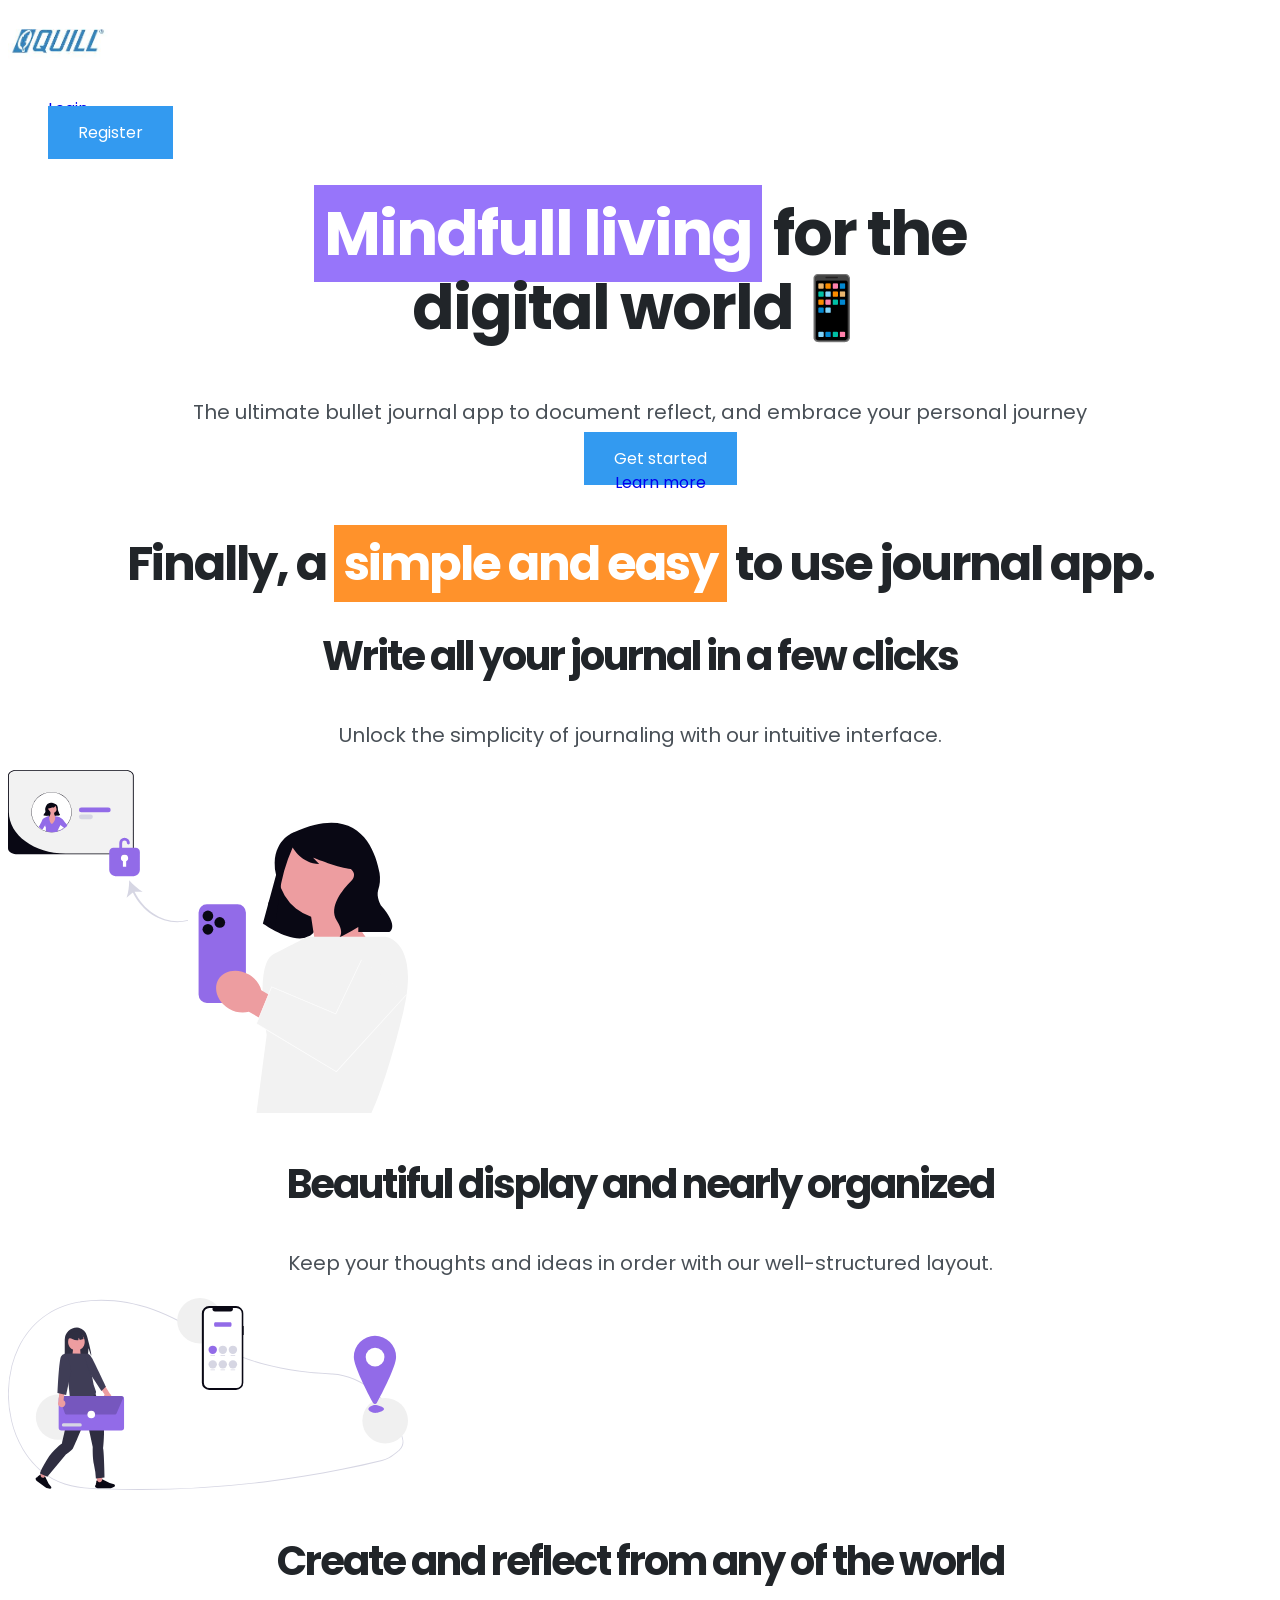
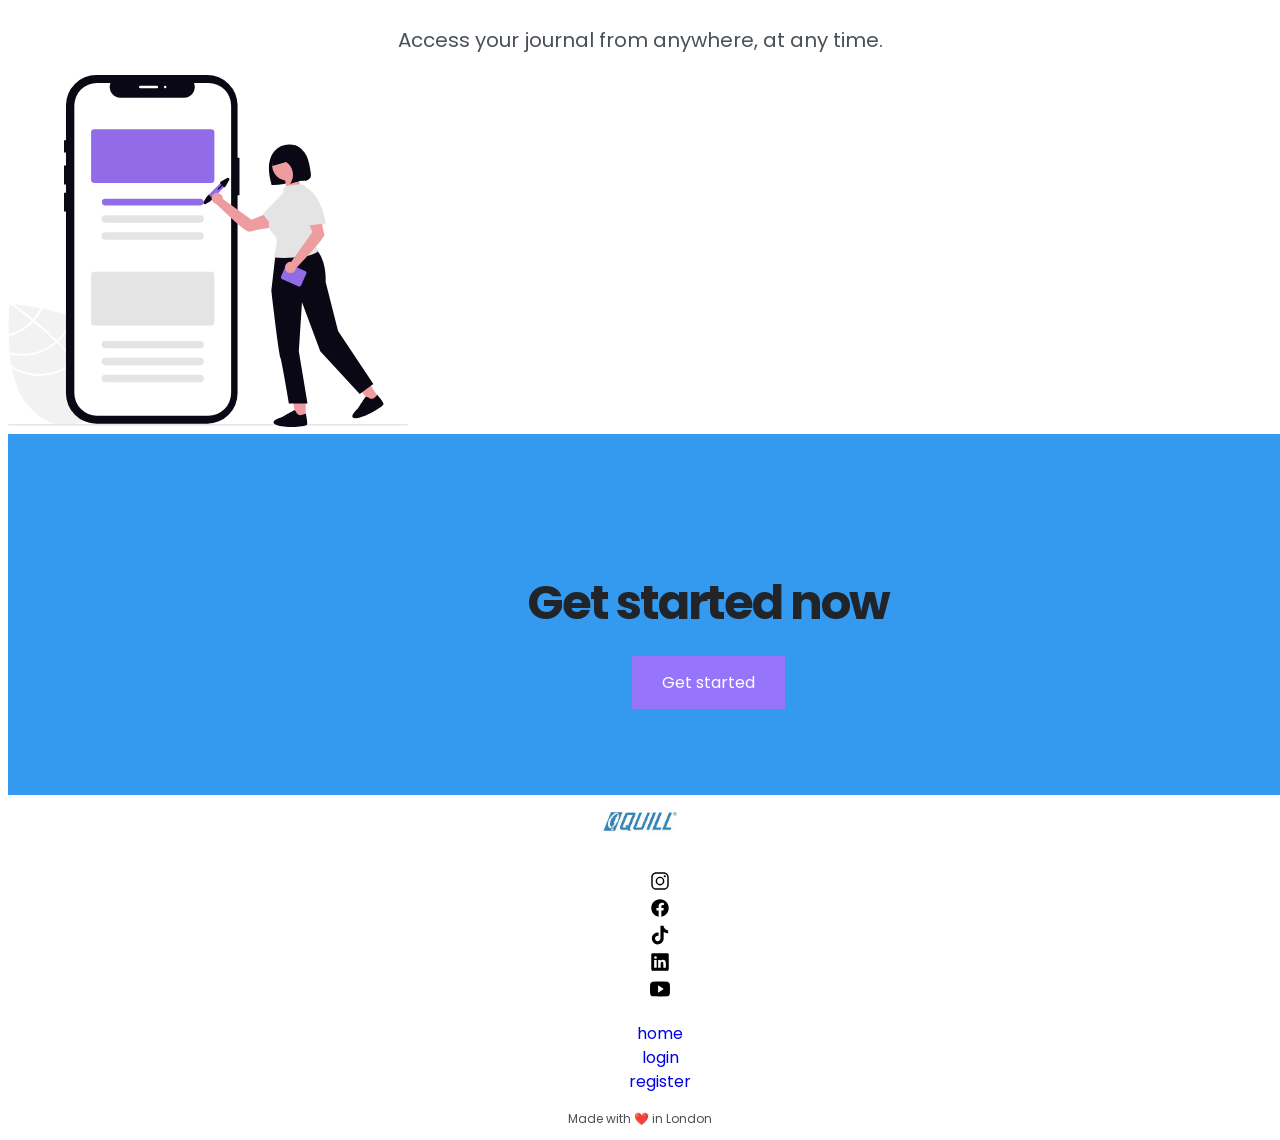
==== index.html @ 31517a3c "Again some update about Quill-web file" ====
<!DOCTYPE html>
<html lang="en">
<head>
    <meta charset="UTF-8">
    <meta name="viewport" content="width=device-width, initial-scale=1.0">
    <link rel="preconnect" href="https://fonts.googleapis.com">
    <link rel="preconnect" href="https://fonts.gstatic.com" crossorigin>
    <link href="https://fonts.googleapis.com/css2?family=Poppins:ital,wght@0,100;0,200;0,300;0,400;0,500;0,600;0,700;0,800;0,900;1,100;1,200;1,300;1,400;1,500;1,600;1,700;1,800;1,900&display=swap" rel="stylesheet">
    <link rel="stylesheet" href="app.css"> 
    <title>Quill</title>
</head>
<body>
    <header>
           <!-- Navigation -->
           <nav>
               <a href="index.html"><img class="logo-md" src="images/quill-logo.jpg" alt="quill logo" width="100px"> </a>
               <ul>
                  <li><a href="login.html">Login</a></li>
                  <li><a class="btn btn-primary" href="register.html">Register</a></li>
               </ul>

           </nav>
    
           <!--hero section-->
           <section class="hero-section">

               <h1><span class="highlight highlight-secondary">Mindfull living</span> for the <br> digital world📱 </h1>
               <p id="green-text">The ultimate bullet journal app to document reflect, and embrace your personal journey</p>
               <ul>
                  <li><a class="btn btn-primary" href="register.html">Get started</a></li>
                  <li><a href="#features">Learn more</a></li>
               </ul>

            </section>
    </header>
    
    <main>
        <!--features section-->
      <section>
              <h2 class="features-main-heading">Finally, a <span class="highlight highlight-tertiary">simple and easy</span> to use journal app.</h2>
          <div>
              <h3 class="orange-text">Write all your journal in a few clicks</h3>
              <p>Unlock the <span class="pop-text">simplicity</span> of journaling with our intuitive interface.</p>
              <img class="feature-img" src="images/feature.svg" alt="feature image" >

          </div>

        
          <div>
              <h3 class="orange-text">Beautiful display and nearly organized</h3>
              <p>Keep your thoughts and ideas in order with our well-structured layout.</p>
              <img class="feature-img" src="images/feature-01.svg" alt="feature image" >
          </div>
          <div>
              <h3 class="orange-text">Create and reflect from any of the world</h3>
              <p>Access your journal from anywhere, at any time.</p>
              <img class="feature-img" src="images/feature-02.svg" alt="feature image">
          </div>
    
        

      </section>
    
    <!--cta section-->
      <section class="cta-section">
              <div class="cta-card">
                <h2>Get started now</h2>
                <a class="btn btn-secondary" href="register.html">Get started</a>

              </div>
              
      </section>
    </main>

    

    
    
    <!--footer-->
    <footer class="footer">

        <a href="index.html"><img class="logo-sm" src="images/quill-logo.jpg" alt="quill logo" width="100px"> </a>
    
        <ul>
           <li><a href="https://instagram.com" target="_blank"><img class="social-icons" src="images/logo-instagram.svg" alt="Instagram"></a></li>
           <li><a href="https://facebook.com" target="_blank"><img class="social-icons" src="images/logo-facebook.svg" alt="Facebook"></a></li>
           <li><a href="https://tiktok.com" target="_blank"><img class="social-icons" src="images/logo-tiktok.svg" alt="TikTok"></a></li>
           <li><a href="https://linkedin.com" target="_blank"><img class="social-icons" src="images/logo-linkedin.svg" alt="LinkedIn"></a></li>
           <li><a href="https://youtube.com" target="_blank"><img class="social-icons" src="images/logo-youtube.svg" alt="YouTube"></a></li>
        </ul>
        <ul>
           <li><a href="index.html">home</a></li>
           <li><a href="login.html">login</a></li>
           <li><a href="register.html">register</a></li>
        </ul>
        <p class="small-text">Made with ❤️ in London</p>

    </footer>
    
</body>
</html>
---- app.css ----
/*
--------TYPOGRAPHY--------

FONT SIZE
12px / 16px / 20px / 24px / 32px / 40px / 48px / 62px 
FONT WEIGHTS
400 / 700
LINE HEIGHTS
1.2 / 1.5
LETTER SPACING
0 / -2PX
FONT FAMILY
Poppins

--------COLORS--------

PRIMARY
base: #339af0 (Sky Blue)
Tint: #d0ebff (arctic)
Shade: #1c7ed6 (deep sea)

SECONDARY
Base:#9775fa (Lavender)
Tint:#e5dbff (Moon Light Irish)
Shade:#7048e8 (Velvet Night)

TERTIARY
Base:#ff922b (Pumpkin)
Tint:#ffe8cc (Dawn)
Shade:#f76707 (Lava)

GREY
Base:#495057 (Stale)
Tint:#f1f3f5(Pebbel)
Shade:#212529 (Grafite)
White: #ffffff (White)
Black: #000000 (Black)







*/
/*------------------GLOBAL STYLE------------------*/

/*Add in universal selector later to remove defaukt spacing properties*/

body {
    font-family: 'Poppins', sans-serif;
    font-weight: 400;
    line-height: 1.5;
    color:  #495057
}

h1, h2, h3, h4, h5 {
    font-weight: 700;
    text-align: center;
    line-height: 1.2;
    letter-spacing: -2px;
    color: #212529; 
}

h1 {
    font-size: 62px;
}

h2 {
   font-size: 48px;
}

h3 {
   font-size: 40px;
}    
    
h4 {
    font-size: 32px;
}
h5 {
   font-size: 24px;
}

p {
    text-align: center;
    font-size: 20px;
}
a {
    text-decoration: none;
    font-size: 16px;
}  
ul {
    list-style: none;
}

.small-text {
    font-size: 12px;
}

/*------------------COMPONENTS------------------*/

.btn {
    font-size: 16px;
    text-decoration: none;
    padding: 15px 30px;
}

.btn-primary:link, .btn-primary:visited {
    color: #ffffff;
    background-color: #339af0;
}

.btn-primari:hover, .btn-primary:active {
    color: #ffffff;
    background-color: #1c7ed6;
}

.btn-secondary:link, .btn-primary:visited {
    color: #ffffff;
    background-color: #9775fa;
}

.btn-secondary:hover, .btn-secondari:active {
    color: #ffffff;
    background-color: #7048e8 ;
}

.highlight {
    color: #ffffff;
    padding: 5px 10px;
}

.highlight-primary {
    background-color: #339af0;
}

.highlight-secondary {
    background-color: #9775fa;
}

.highlight-tertiary {
    background-color: #ff922b;
}
.logo-md {
    width: 100px;
}
.logo-sm {
    width: 80px;
}


/*------------------SECTIONS------------------*/

/*--------HERO SECTION--------*/

.hero-section {
    text-align: center;
}

/*--------FEATURE SECTION--------*/

.features-main-heading {
    text-align: center;
}

.feature-img {
    width: 400px;
}

/*--------CTA SECTION--------*/


.cta-card {
    text-align: center;
    background-color: #339af0;
    width: 1000px;
    padding: 100px 200px;
}

/*--------FOOTER SECTION--------*/

.footer{
    text-align: center;
}
.social-icons {
    width: 20px;
}
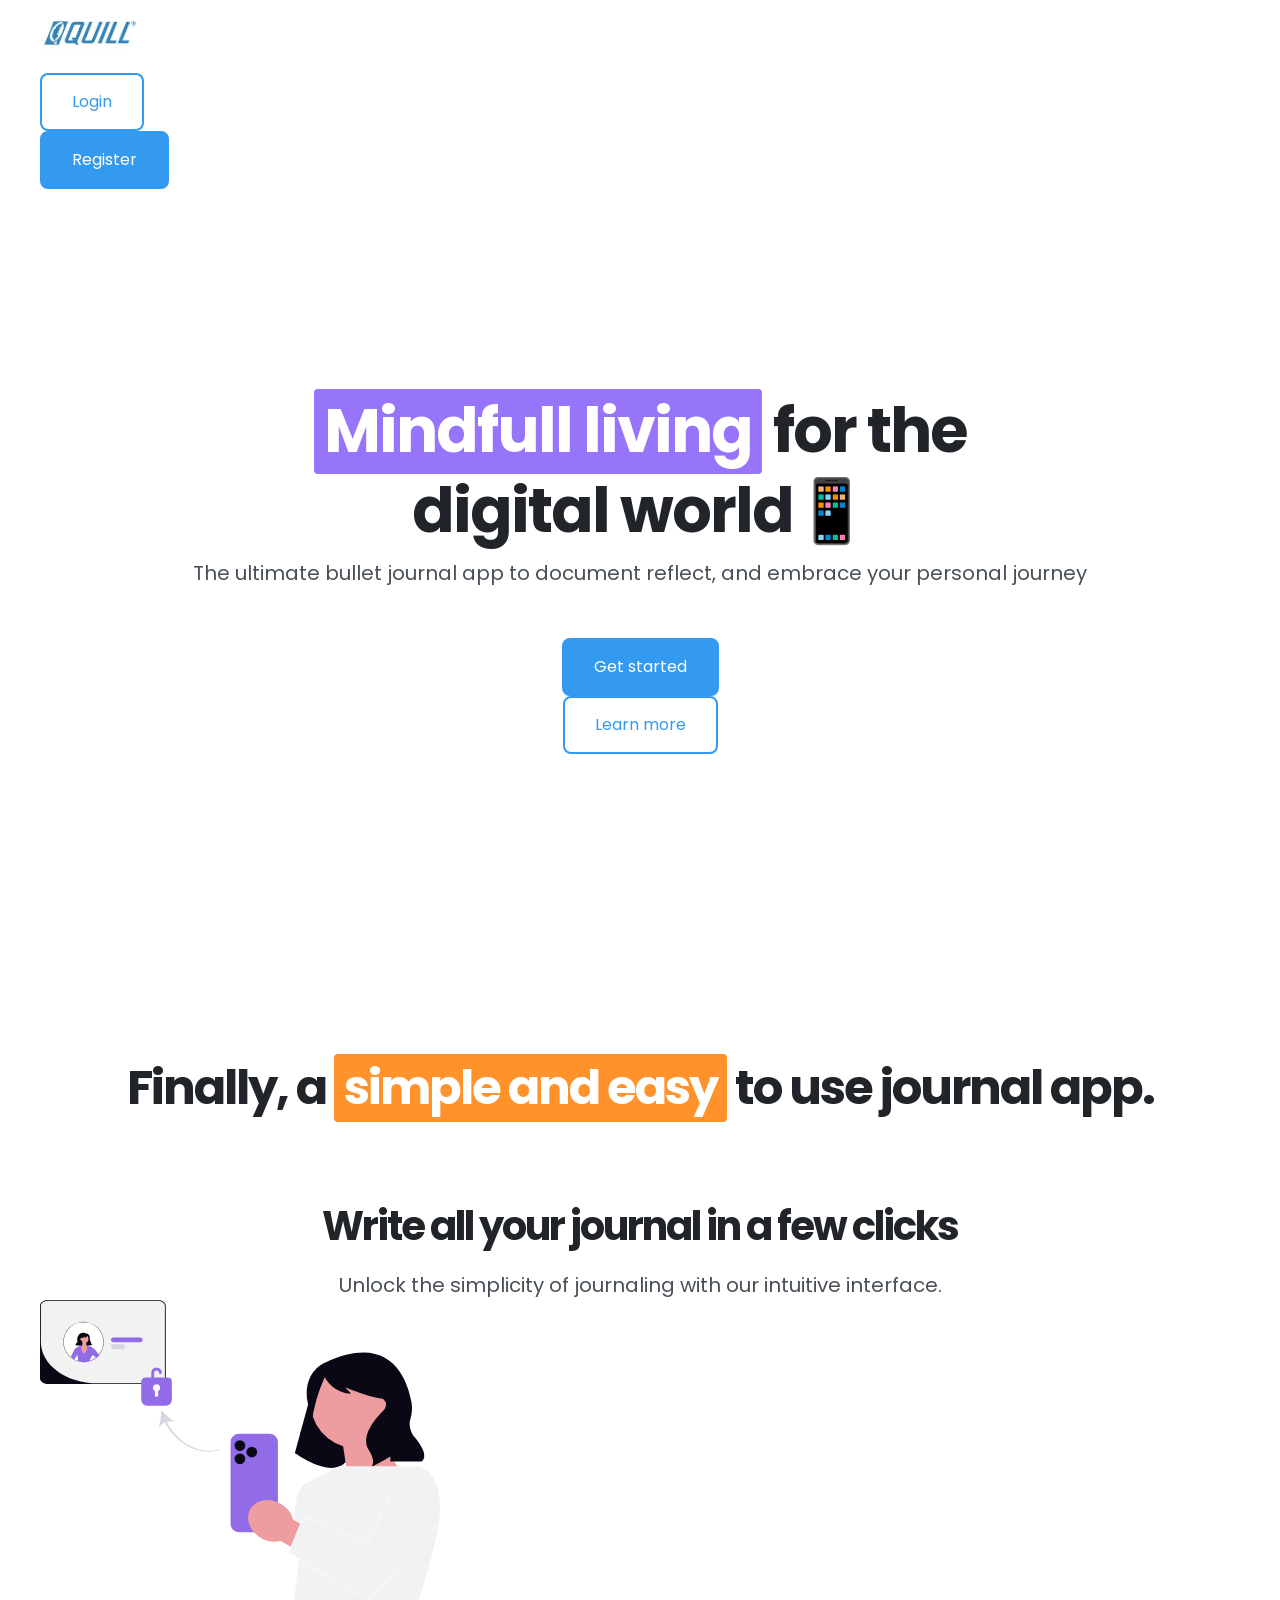
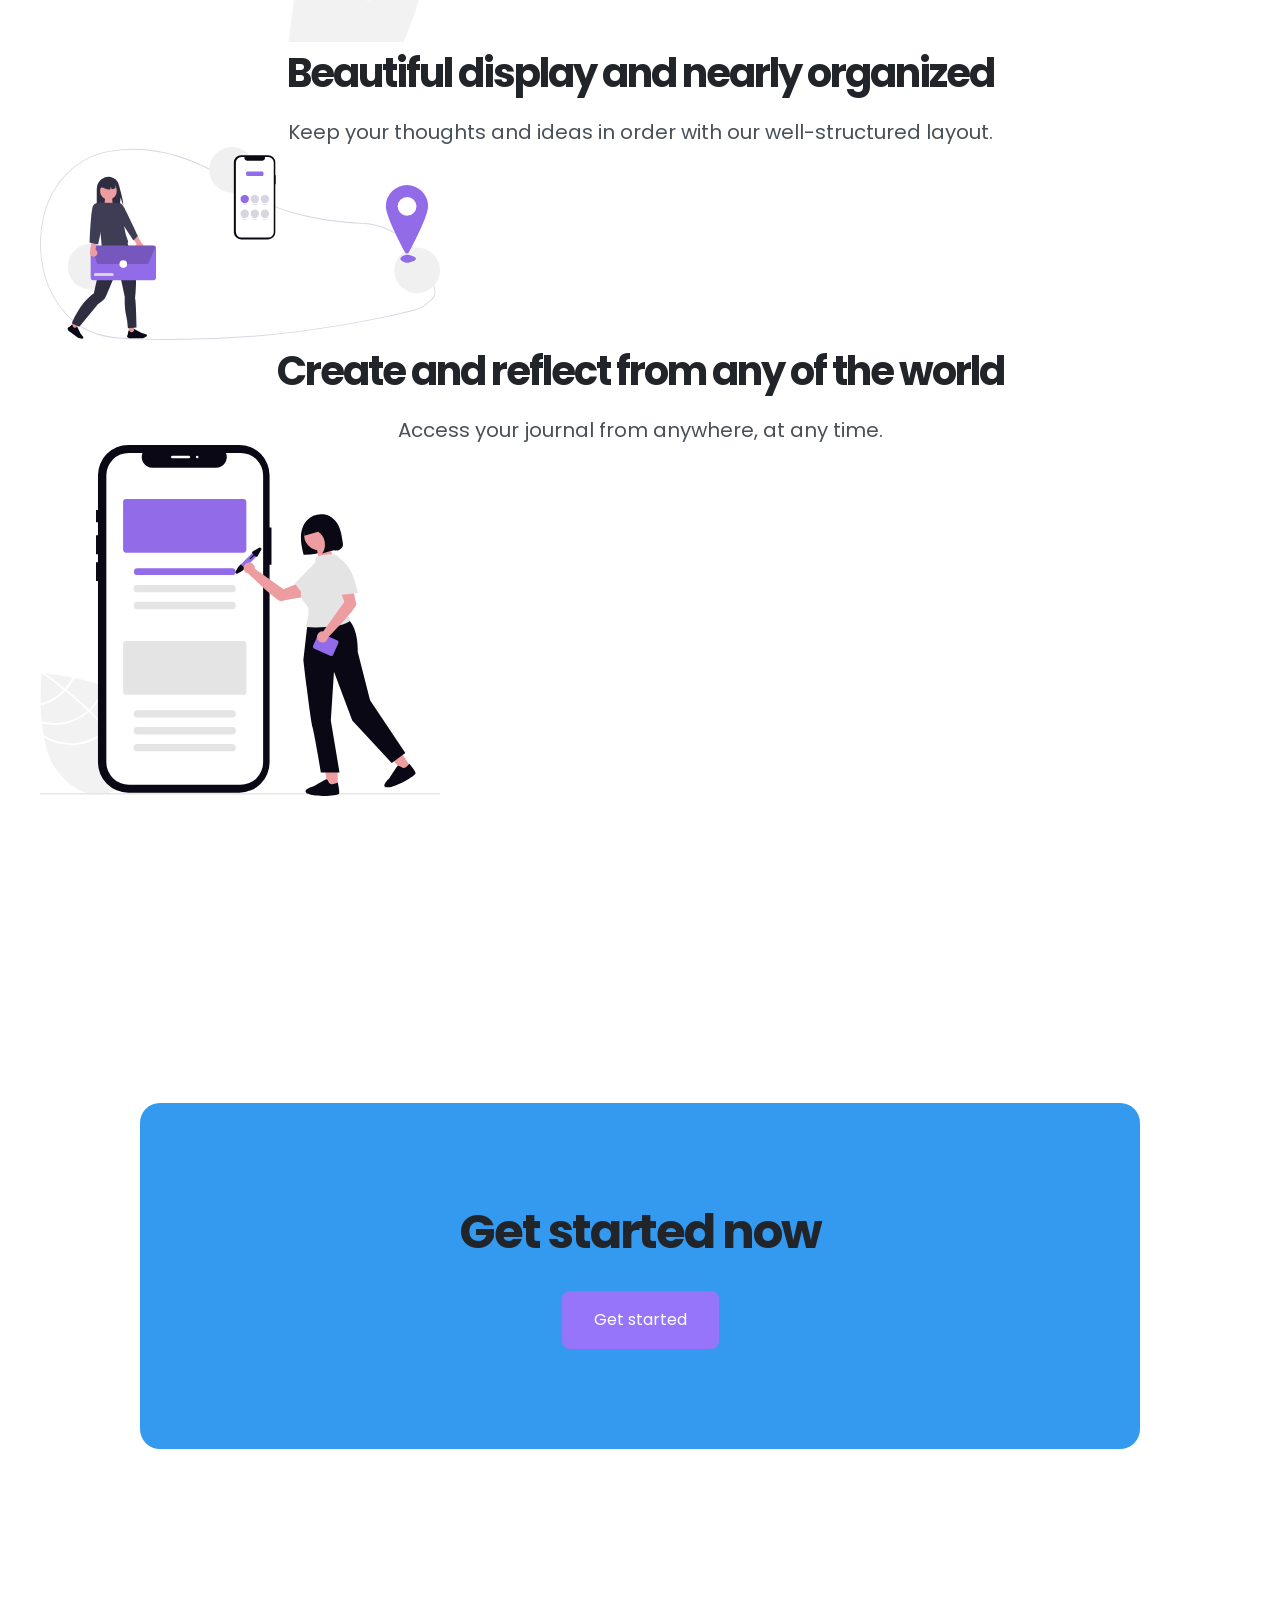
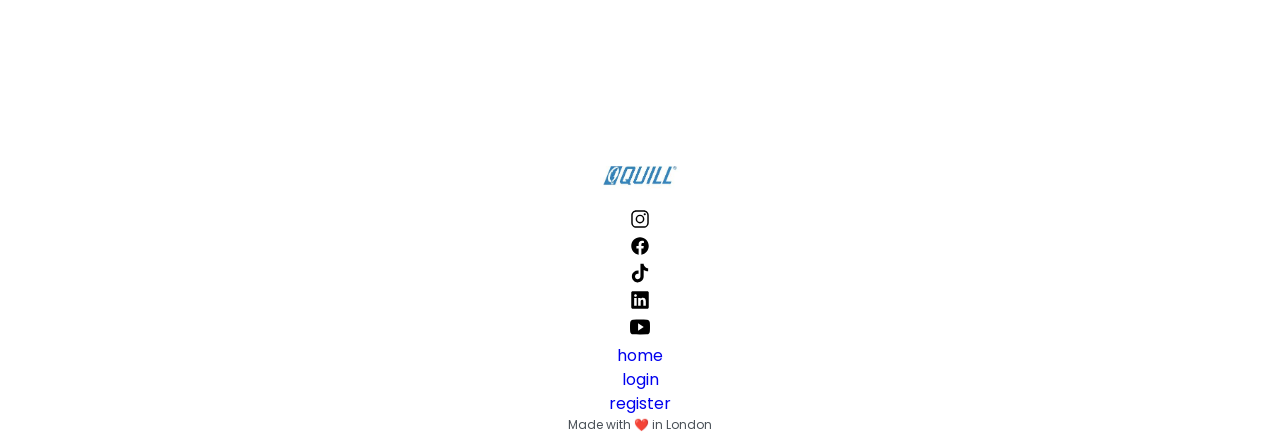
==== commit 49926c6b: "Here i apply some CSS box rules also" ====
--- a/index.html
+++ b/index.html
@@ -10,12 +10,13 @@
     <title>Quill</title>
 </head>
 <body>
-    <header>
+    <div class="container">
+       <header>
            <!-- Navigation -->
-           <nav>
+           <nav class="navbar">
                <a href="index.html"><img class="logo-md" src="images/quill-logo.jpg" alt="quill logo" width="100px"> </a>
                <ul>
-                  <li><a href="login.html">Login</a></li>
+                  <li><a class="btn btn-primary-outline"  href="login.html">Login</a></li>
                   <li><a class="btn btn-primary" href="register.html">Register</a></li>
                </ul>
 
@@ -24,22 +25,23 @@
            <!--hero section-->
            <section class="hero-section">
 
-               <h1><span class="highlight highlight-secondary">Mindfull living</span> for the <br> digital world📱 </h1>
-               <p id="green-text">The ultimate bullet journal app to document reflect, and embrace your personal journey</p>
+               <h1 class="hero-heading"><span class="highlight highlight-secondary">Mindfull living</span> for the <br> digital world📱 </h1>
+               <p class="hero-paragraph">The ultimate bullet journal app to document reflect, and embrace your personal journey</p>
                <ul>
                   <li><a class="btn btn-primary" href="register.html">Get started</a></li>
-                  <li><a href="#features">Learn more</a></li>
+                  <li><a class="btn btn-primary-outline" href="#features">Learn more</a></li>
                </ul>
 
             </section>
-    </header>
+       </header>
     
     <main>
         <!--features section-->
-      <section>
+
+      <section class="features-section">
               <h2 class="features-main-heading">Finally, a <span class="highlight highlight-tertiary">simple and easy</span> to use journal app.</h2>
           <div>
-              <h3 class="orange-text">Write all your journal in a few clicks</h3>
+              <h3 class="features-heading">Write all your journal in a few clicks</h3>
               <p>Unlock the <span class="pop-text">simplicity</span> of journaling with our intuitive interface.</p>
               <img class="feature-img" src="images/feature.svg" alt="feature image" >
 
@@ -47,12 +49,12 @@
 
         
           <div>
-              <h3 class="orange-text">Beautiful display and nearly organized</h3>
+              <h3 class="features-heading">Beautiful display and nearly organized</h3>
               <p>Keep your thoughts and ideas in order with our well-structured layout.</p>
               <img class="feature-img" src="images/feature-01.svg" alt="feature image" >
           </div>
           <div>
-              <h3 class="orange-text">Create and reflect from any of the world</h3>
+              <h3 class="features-heading">Create and reflect from any of the world</h3>
               <p>Access your journal from anywhere, at any time.</p>
               <img class="feature-img" src="images/feature-02.svg" alt="feature image">
           </div>
@@ -64,7 +66,7 @@
     <!--cta section-->
       <section class="cta-section">
               <div class="cta-card">
-                <h2>Get started now</h2>
+                <h2 class="cta-heading">Get started now</h2>
                 <a class="btn btn-secondary" href="register.html">Get started</a>
 
               </div>
@@ -96,6 +98,6 @@
         <p class="small-text">Made with ❤️ in London</p>
 
     </footer>
-    
+  </div>  
 </body>
 </html>
--- a/app.css
+++ b/app.css
@@ -38,20 +38,37 @@
 
 
 
-
+-------- BORDER RADIUS --------
+
+4px / 8px / 20px 
+
+-------- SPACING SYSTEM --------
+
+5px / 10px / 15pc / 20px / 25px / 30px / 40px / 50px / 60px / 70px / 80px / 90px / 100px / 120px 
 
 
 
 */
+
 /*------------------GLOBAL STYLE------------------*/
 
-/*Add in universal selector later to remove defaukt spacing properties*/
+* {
+    box-sizing: border-box;
+    margin: 0;
+    padding: 0;
+
+} 
 
 body {
     font-family: 'Poppins', sans-serif;
     font-weight: 400;
     line-height: 1.5;
     color:  #495057
+}
+
+.container {
+    width: 1200px;
+    margin: 0 auto;
 }
 
 h1, h2, h3, h4, h5 {
@@ -88,9 +105,14 @@
 a {
     text-decoration: none;
     font-size: 16px;
+    display: inline-block;
 }  
 ul {
     list-style: none;
+}
+
+span {
+    display: inline-block;
 }
 
 .small-text {
@@ -103,31 +125,49 @@
     font-size: 16px;
     text-decoration: none;
     padding: 15px 30px;
+    border-radius: 8px;
 }
 
 .btn-primary:link, .btn-primary:visited {
     color: #ffffff;
     background-color: #339af0;
+    border: 2px solid #339af0;
 }
 
 .btn-primari:hover, .btn-primary:active {
     color: #ffffff;
     background-color: #1c7ed6;
+    border: 2px solid #1c7ed6;
+}
+
+.btn-primary-outline:link, .btn-primary-outline:visited {
+    color: #339af0;
+    background-color: #ffffff;
+    border: 2px solid #339af0;
+}
+
+.btn-primary-outline:hover, .btn-primary-outline:active {
+    color: #1c7ed6;
+    background-color: #ffffff;
+    border: 2px solid #1c7ed6;
 }
 
 .btn-secondary:link, .btn-primary:visited {
     color: #ffffff;
     background-color: #9775fa;
+    border: 2px solid #9775fa;
 }
 
 .btn-secondary:hover, .btn-secondari:active {
     color: #ffffff;
-    background-color: #7048e8 ;
+    background-color: #7048e8;
+    border: 2px solid #7048e8;
 }
 
 .highlight {
     color: #ffffff;
     padding: 5px 10px;
+    border-radius: 4px;
 }
 
 .highlight-primary {
@@ -151,16 +191,41 @@
 
 /*------------------SECTIONS------------------*/
 
+/*--------NAVBER--------*/
+
+.navbar {
+    margin-bottom: 200px;
+}
+
 /*--------HERO SECTION--------*/
 
 .hero-section {
     text-align: center;
+    margin-bottom: 300px;
+}
+
+.hero-heading {
+    margin-bottom: 10px;
+}
+
+.hero-paragraph {
+    margin-bottom: 50px;
 }
 
 /*--------FEATURE SECTION--------*/
 
+.features-section {
+    margin-bottom: 300px;
+}
+
 .features-main-heading {
     text-align: center;
+    margin-bottom: 80px;
+}
+
+.features-heading {
+    margin-bottom: 20px;
+
 }
 
 .feature-img {
@@ -169,13 +234,23 @@
 
 /*--------CTA SECTION--------*/
 
+.cta-section {
+    margin-bottom: 300px;
+}
 
 .cta-card {
     text-align: center;
     background-color: #339af0;
     width: 1000px;
     padding: 100px 200px;
-}
+    border-radius: 20px;
+    margin: 0 auto;
+}
+
+.cta-heading {
+    margin-bottom: 30px;
+}
+
 
 /*--------FOOTER SECTION--------*/
 
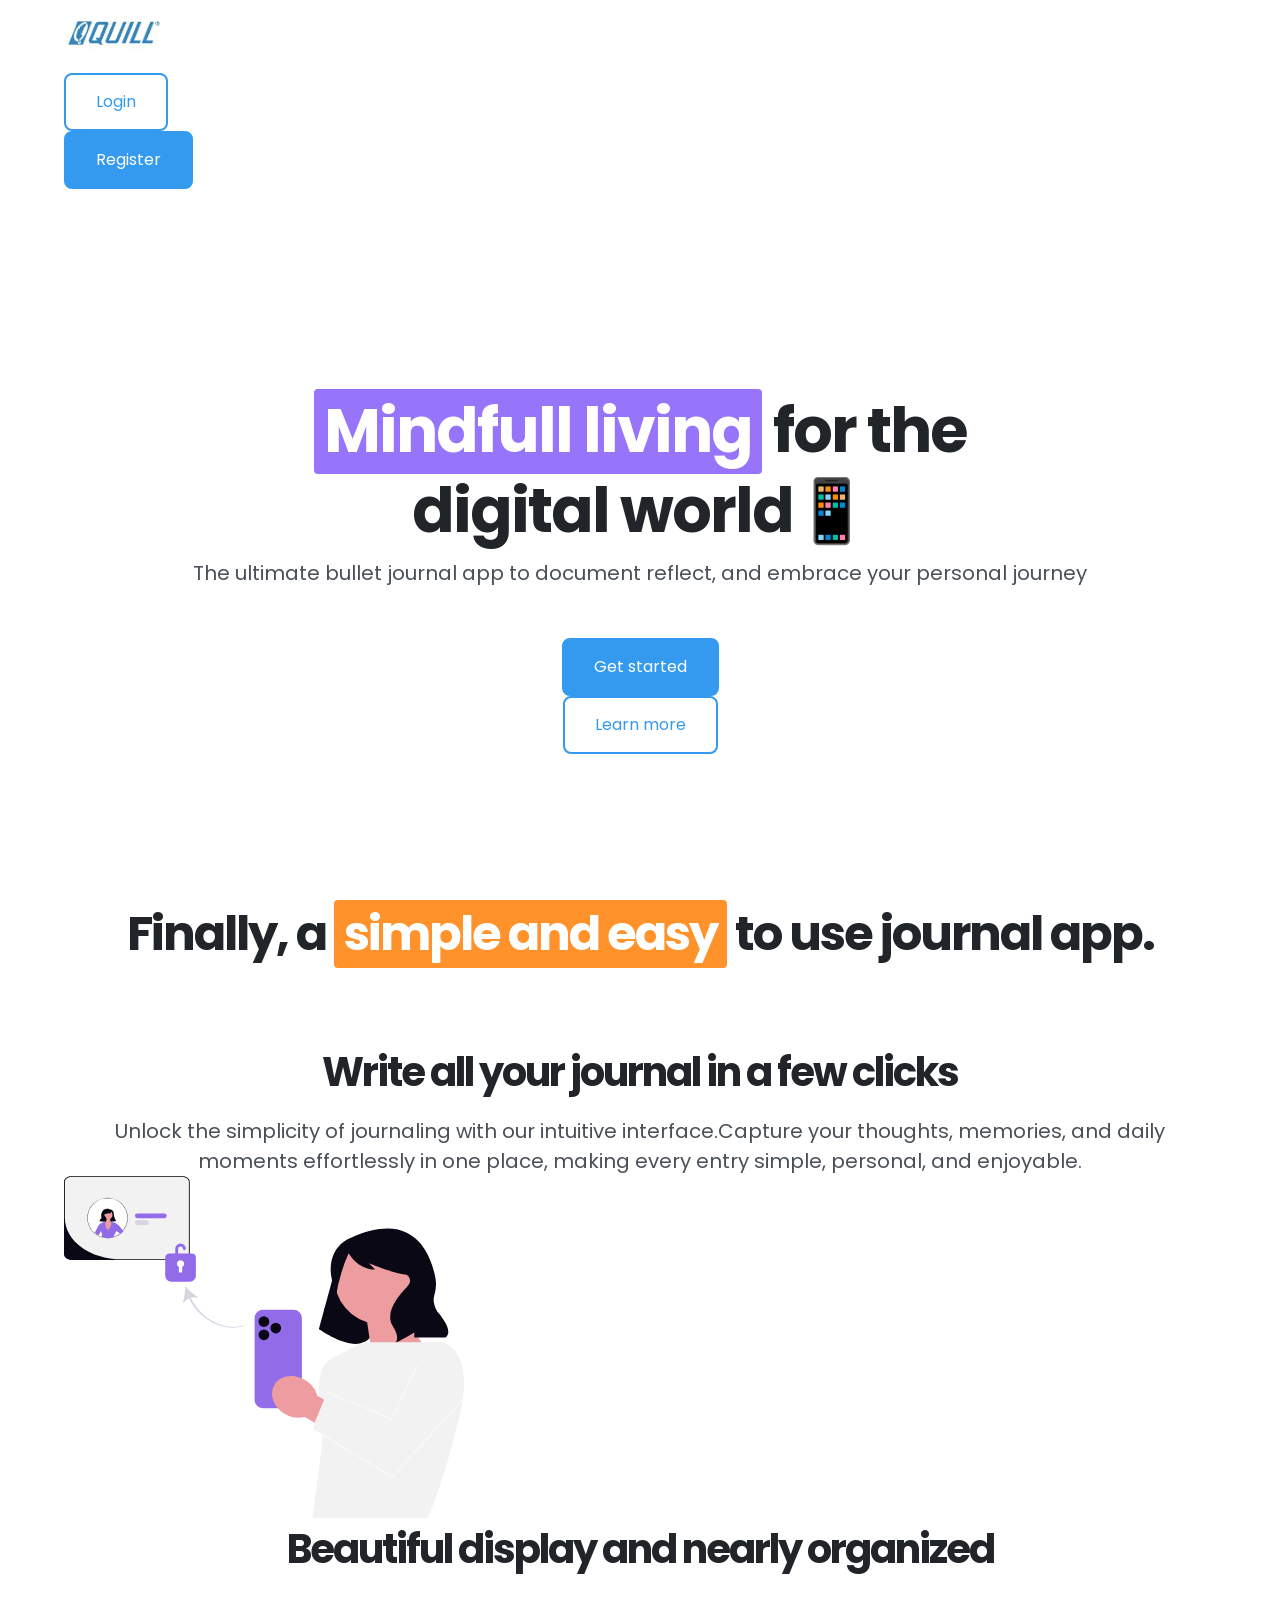
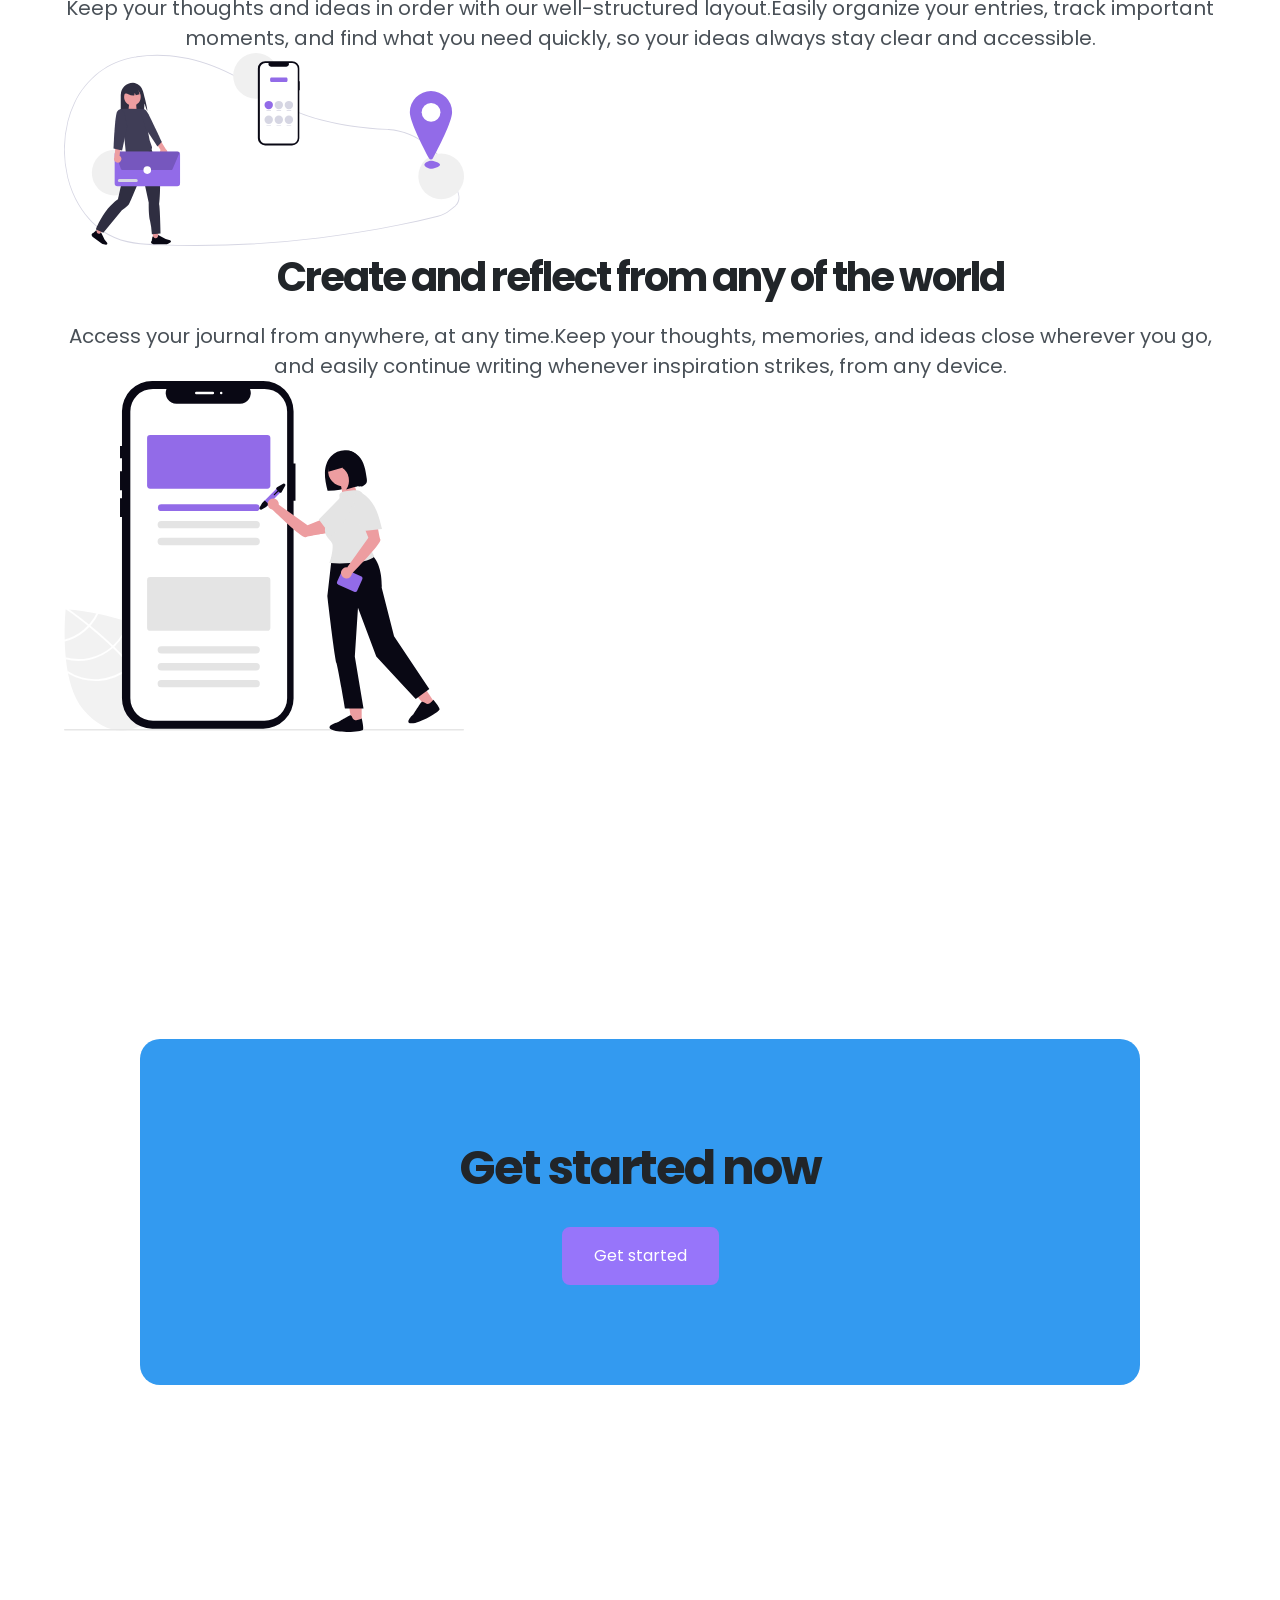
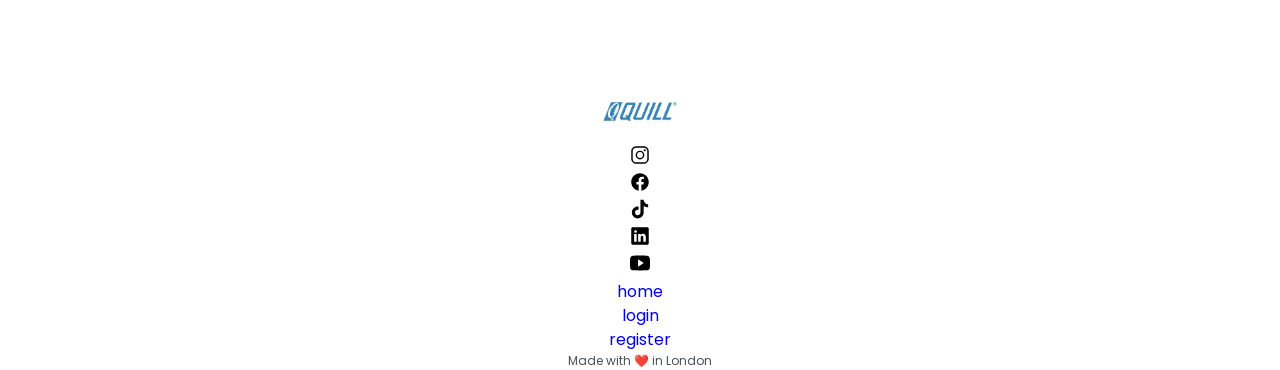
==== commit 0d4111e3: "Here i made some update to use CCS" ====
--- a/index.html
+++ b/index.html
@@ -11,7 +11,7 @@
 </head>
 <body>
     <div class="container">
-       <header>
+       <header class="header">
            <!-- Navigation -->
            <nav class="navbar">
                <a href="index.html"><img class="logo-md" src="images/quill-logo.jpg" alt="quill logo" width="100px"> </a>
@@ -42,7 +42,7 @@
               <h2 class="features-main-heading">Finally, a <span class="highlight highlight-tertiary">simple and easy</span> to use journal app.</h2>
           <div>
               <h3 class="features-heading">Write all your journal in a few clicks</h3>
-              <p>Unlock the <span class="pop-text">simplicity</span> of journaling with our intuitive interface.</p>
+              <p>Unlock the <span class="pop-text">simplicity</span> of journaling with our intuitive interface.Capture your thoughts, memories, and daily moments effortlessly in one place, making every entry simple, personal, and enjoyable.</p>
               <img class="feature-img" src="images/feature.svg" alt="feature image" >
 
           </div>
@@ -50,12 +50,12 @@
         
           <div>
               <h3 class="features-heading">Beautiful display and nearly organized</h3>
-              <p>Keep your thoughts and ideas in order with our well-structured layout.</p>
+              <p>Keep your thoughts and ideas in order with our well-structured layout.Easily organize your entries, track important moments, and find what you need quickly, so your ideas always stay clear and accessible.</p>
               <img class="feature-img" src="images/feature-01.svg" alt="feature image" >
           </div>
           <div>
               <h3 class="features-heading">Create and reflect from any of the world</h3>
-              <p>Access your journal from anywhere, at any time.</p>
+              <p>Access your journal from anywhere, at any time.Keep your thoughts, memories, and ideas close wherever you go, and easily continue writing whenever inspiration strikes, from any device.</p>
               <img class="feature-img" src="images/feature-02.svg" alt="feature image">
           </div>
     
--- a/app.css
+++ b/app.css
@@ -67,7 +67,8 @@
 }
 
 .container {
-    width: 1200px;
+    max-width: 1200px;
+    width: 90%;
     margin: 0 auto;
 }
 
@@ -191,6 +192,13 @@
 
 /*------------------SECTIONS------------------*/
 
+/*--------HEADER--------*/
+
+.header {
+    height: 100vh;
+    min-height: 800px;
+}
+
 /*--------NAVBER--------*/
 
 .navbar {
@@ -229,7 +237,8 @@
 }
 
 .feature-img {
-    width: 400px;
+    max-width: 400px;
+    width: 100%;
 }
 
 /*--------CTA SECTION--------*/
@@ -241,7 +250,7 @@
 .cta-card {
     text-align: center;
     background-color: #339af0;
-    width: 1000px;
+    max-width: 1000px;
     padding: 100px 200px;
     border-radius: 20px;
     margin: 0 auto;
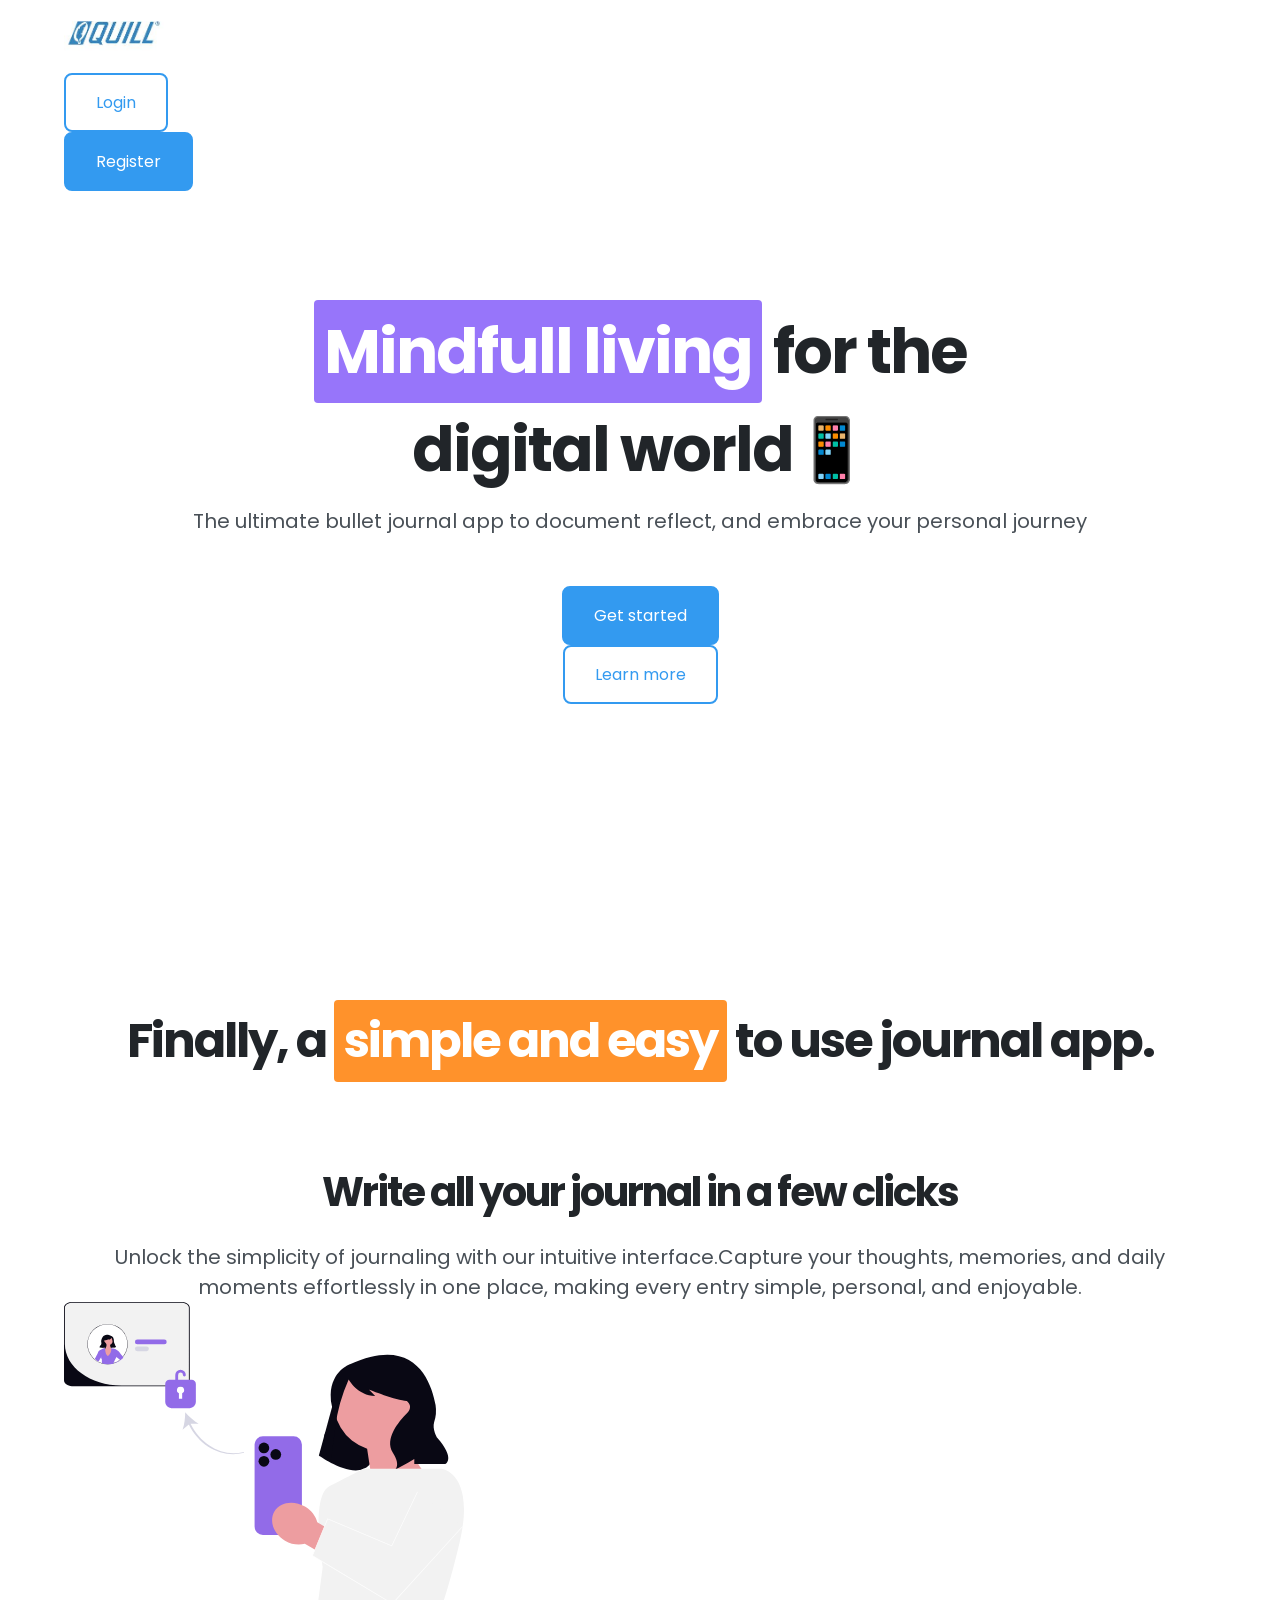
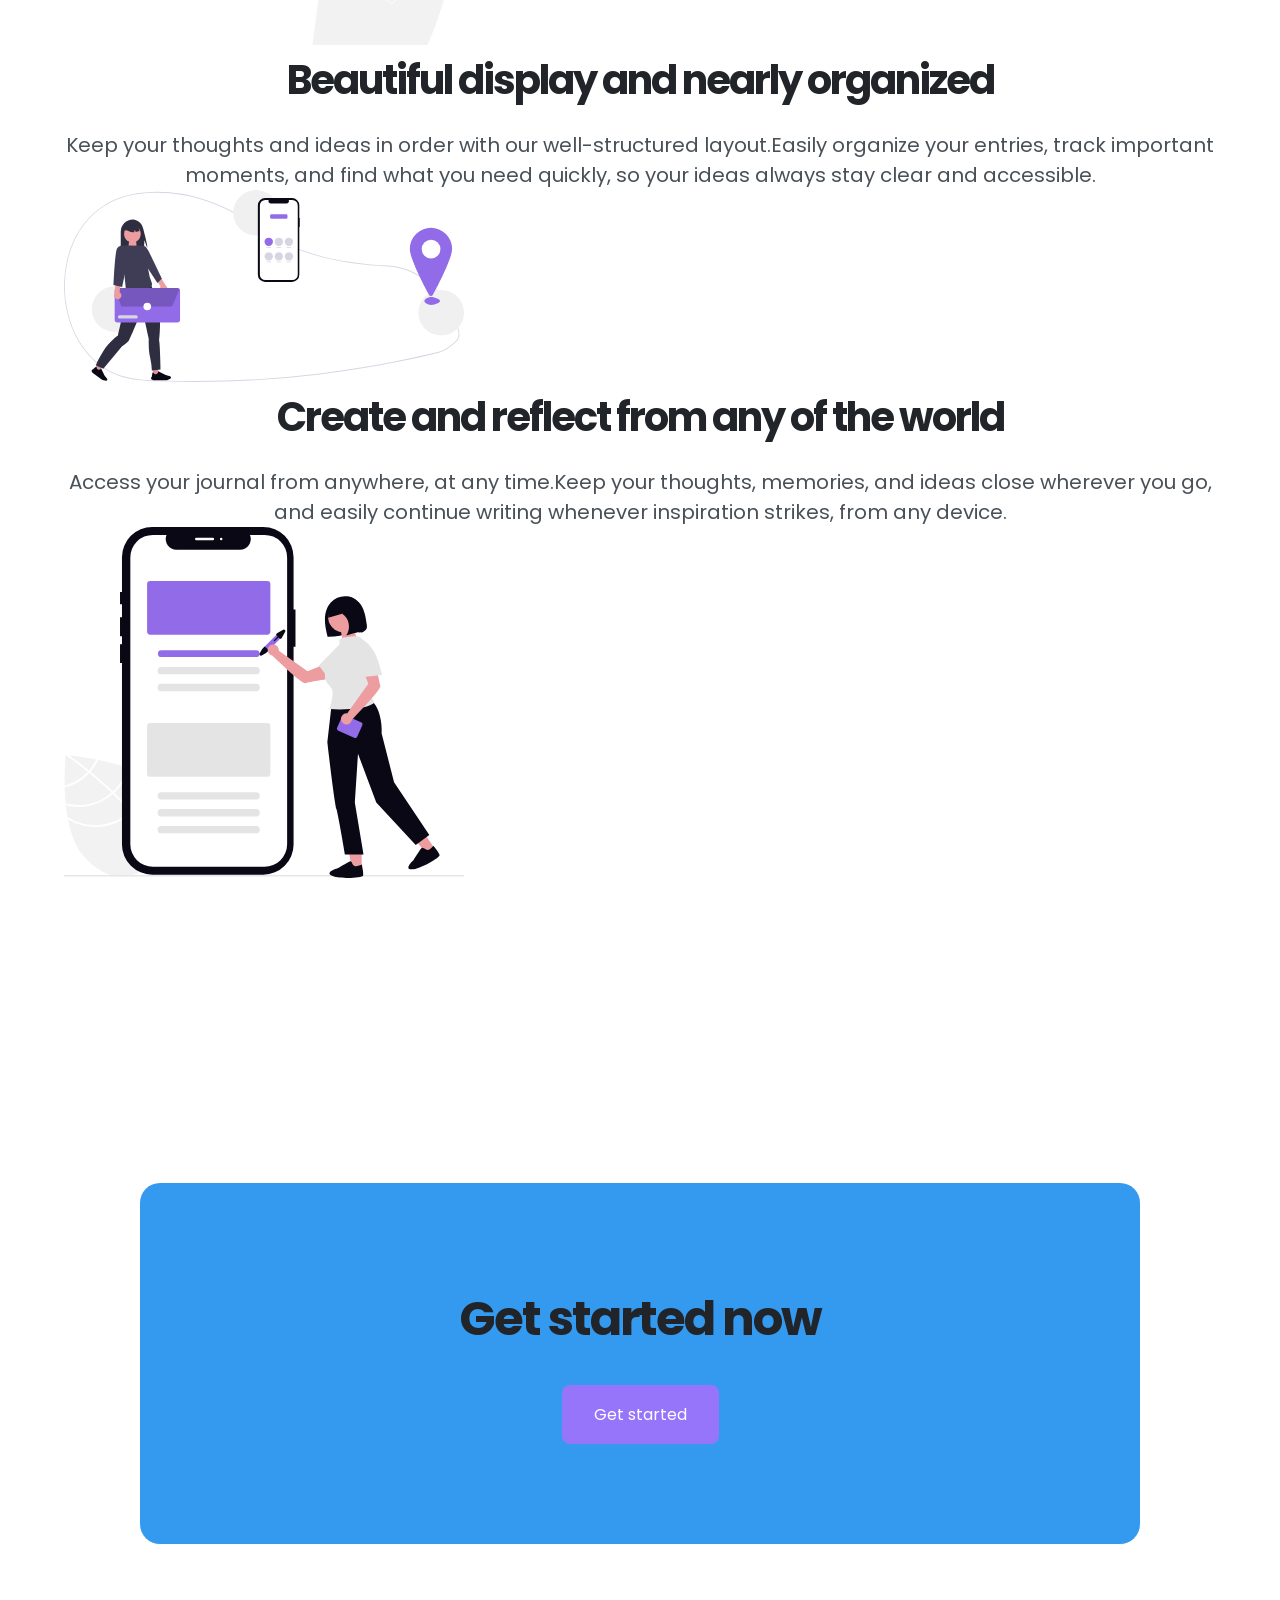
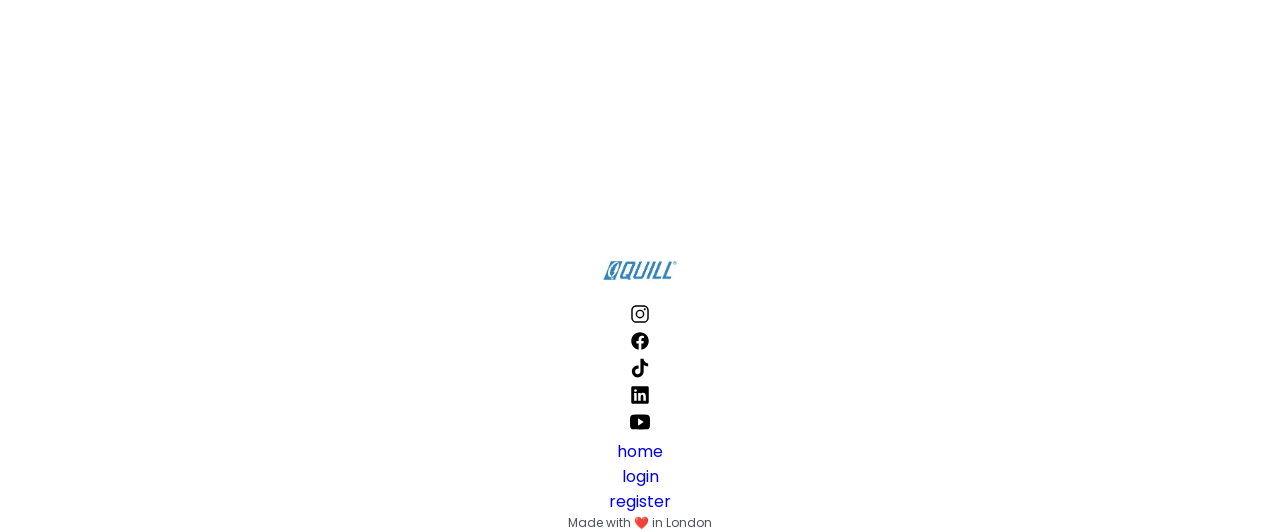
==== commit 9220fab8: "Here i work with Function" ====
--- a/index.html
+++ b/index.html
@@ -3,7 +3,6 @@
 <head>
     <meta charset="UTF-8">
     <meta name="viewport" content="width=device-width, initial-scale=1.0">
-    <link rel="preconnect" href="https://fonts.googleapis.com">
     <link rel="preconnect" href="https://fonts.gstatic.com" crossorigin>
     <link href="https://fonts.googleapis.com/css2?family=Poppins:ital,wght@0,100;0,200;0,300;0,400;0,500;0,600;0,700;0,800;0,900;1,100;1,200;1,300;1,400;1,500;1,600;1,700;1,800;1,900&display=swap" rel="stylesheet">
     <link rel="stylesheet" href="app.css"> 
@@ -11,7 +10,7 @@
 </head>
 <body>
     <div class="container">
-       <header class="header">
+       <header>
            <!-- Navigation -->
            <nav class="navbar">
                <a href="index.html"><img class="logo-md" src="images/quill-logo.jpg" alt="quill logo" width="100px"> </a>
--- a/app.css
+++ b/app.css
@@ -52,6 +52,59 @@
 
 /*------------------GLOBAL STYLE------------------*/
 
+:root {
+    /* FONT SIZE */
+    --text-sm: 1.2rem;
+    --text-base: 1.6rem;
+    --text-paragraph: 2rem;
+    --text-h5: 2.4rem;
+    --text-h4: 3.2rem;
+    --text-h3: 4rem;
+    --text-h2: 4.8rem;
+    --text-h1: 6.2rem;
+
+    /* FONT WEIGHT */
+    --font-weight-normal: 400;
+    --font-weight-bold: 700;
+
+    
+    /* LINE HEIGHT */
+
+    --line-height-tight:1.2;
+    --line-height-normal:1.5;
+    
+    /* LETTER SPACING */
+    --letter-spacing-tight: -2px;
+
+    
+    /* FONT FAMALY */
+    --font-family: 'Poppins', sans-serif;
+
+    /* COLOR */
+
+    --primary-base: #339af0;
+    --primary-tint: #d0ebff;
+    --primary-shade: #1c7ed6;
+    --secondary-base: #9775fa;
+    --secondary-tint: #e5dbff;
+    --secondary-shade: #7048e8;
+    --tertiary-base: #ff922b;
+    --tertiary-tint: #ffe8cc;
+    --tertiary-shade: #f76707;
+    --grey-base: #495057;
+    --grey-tint: #f1f3f5;
+    --grey-shade: #212529;
+    --white: #ffffff;
+    --black: #000000;
+
+    /*MISCELLANEOUS */
+
+    --nav-height: 300px; /* Update the value in the felxbox topic */
+
+}
+
+
+
 * {
     box-sizing: border-box;
     margin: 0;
@@ -59,11 +112,15 @@
 
 } 
 
+html {
+    font-size: 62.5%;
+}
+
 body {
-    font-family: 'Poppins', sans-serif;
-    font-weight: 400;
-    line-height: 1.5;
-    color:  #495057
+    font-family: var(--font-family);
+    font-weight: var(--font-weight-normal);
+    line-height: var(--font-height-normal);
+    color: var(--grey-base);
 }
 
 .container {
@@ -73,39 +130,39 @@
 }
 
 h1, h2, h3, h4, h5 {
-    font-weight: 700;
-    text-align: center;
-    line-height: 1.2;
-    letter-spacing: -2px;
-    color: #212529; 
+    font-weight: var(--font-weight-bold);
+    text-align: center;
+    line-height: var(line-height-tight);
+    letter-spacing: var(--letter-spacing-tight);
+    color: var(--grey-shade);
 }
 
 h1 {
-    font-size: 62px;
+    font-size: var(--text-h1);
 }
 
 h2 {
-   font-size: 48px;
+   font-size: var(--text-h2);
 }
 
 h3 {
-   font-size: 40px;
+   font-size: var(--text-h3);
 }    
     
 h4 {
-    font-size: 32px;
+    font-size: var(--text-h4);
 }
 h5 {
-   font-size: 24px;
+   font-size: var(--text-h5);
 }
 
 p {
     text-align: center;
-    font-size: 20px;
+    font-size: var(--text-paragraph);
 }
 a {
     text-decoration: none;
-    font-size: 16px;
+    font-size: var(--text-base);
     display: inline-block;
 }  
 ul {
@@ -117,70 +174,70 @@
 }
 
 .small-text {
-    font-size: 12px;
+    font-size: var(--text-sm);
 }
 
 /*------------------COMPONENTS------------------*/
 
 .btn {
-    font-size: 16px;
+    font-size: var(--text-base);
     text-decoration: none;
-    padding: 15px 30px;
+    padding: 1.5rem 3rem;
     border-radius: 8px;
 }
 
 .btn-primary:link, .btn-primary:visited {
-    color: #ffffff;
-    background-color: #339af0;
-    border: 2px solid #339af0;
+    color: var(--white);
+    background-color: var(--primary-base);
+    border: 2px solid var(--primary-base);
 }
 
 .btn-primari:hover, .btn-primary:active {
-    color: #ffffff;
-    background-color: #1c7ed6;
-    border: 2px solid #1c7ed6;
+    color: var(--white);
+    background-color: var(--primary-shade);
+    border: 2px solid var(--primary-shade);
 }
 
 .btn-primary-outline:link, .btn-primary-outline:visited {
-    color: #339af0;
-    background-color: #ffffff;
-    border: 2px solid #339af0;
+    color: var(--primary-base);
+    background-color: var(--white);
+    border: 2px solid var(--primary-base);
 }
 
 .btn-primary-outline:hover, .btn-primary-outline:active {
-    color: #1c7ed6;
-    background-color: #ffffff;
-    border: 2px solid #1c7ed6;
+    color: var(--primary-shade);
+    background-color: var(--white);
+    border: 2px solid var(--primary-shade);
 }
 
 .btn-secondary:link, .btn-primary:visited {
-    color: #ffffff;
-    background-color: #9775fa;
-    border: 2px solid #9775fa;
+    color: var(--white);
+    background-color: var(--secondary-base);
+    border: 2px solid var(--secondary-base);
 }
 
 .btn-secondary:hover, .btn-secondari:active {
-    color: #ffffff;
-    background-color: #7048e8;
-    border: 2px solid #7048e8;
+    color: var(--white);
+    background-color: var(--secondary-shade);
+    border: 2px solid var(--secondary-shade);
 }
 
 .highlight {
-    color: #ffffff;
-    padding: 5px 10px;
+    color: var(--white);
+    padding: 0.5rem 1rem;
     border-radius: 4px;
 }
 
 .highlight-primary {
-    background-color: #339af0;
+    background-color: var(--primary-base);
 }
 
 .highlight-secondary {
-    background-color: #9775fa;
+    background-color: var(--secondary-base);
 }
 
 .highlight-tertiary {
-    background-color: #ff922b;
+    background-color: var(--tertiary-base);
 }
 .logo-md {
     width: 100px;
@@ -193,46 +250,50 @@
 /*------------------SECTIONS------------------*/
 
 /*--------HEADER--------*/
-
+/*
 .header {
     height: 100vh;
     min-height: 800px;
-}
+} */ 
 
 /*--------NAVBER--------*/
 
 .navbar {
-    margin-bottom: 200px;
+    height: var(--nav-height);
+  
+
 }
 
 /*--------HERO SECTION--------*/
 
 .hero-section {
-    text-align: center;
-    margin-bottom: 300px;
+    height: calc(100vh - var(--nav-height));
+    text-align: center;
+    margin-bottom: 10rem;
+    min-height: 400px;
 }
 
 .hero-heading {
-    margin-bottom: 10px;
+    margin-bottom: 1rem;
 }
 
 .hero-paragraph {
-    margin-bottom: 50px;
+    margin-bottom: 5rem;
 }
 
 /*--------FEATURE SECTION--------*/
 
 .features-section {
-    margin-bottom: 300px;
+    margin-bottom: 30rem;
 }
 
 .features-main-heading {
     text-align: center;
-    margin-bottom: 80px;
+    margin-bottom: 8rem;
 }
 
 .features-heading {
-    margin-bottom: 20px;
+    margin-bottom: 2rem;
 
 }
 
@@ -244,20 +305,20 @@
 /*--------CTA SECTION--------*/
 
 .cta-section {
-    margin-bottom: 300px;
+    margin-bottom: 30rem;
 }
 
 .cta-card {
     text-align: center;
-    background-color: #339af0;
+    background-color: var(--primary-base);
     max-width: 1000px;
-    padding: 100px 200px;
+    padding: 10rem 20rem;
     border-radius: 20px;
     margin: 0 auto;
 }
 
 .cta-heading {
-    margin-bottom: 30px;
+    margin-bottom: 3rem;
 }
 
 
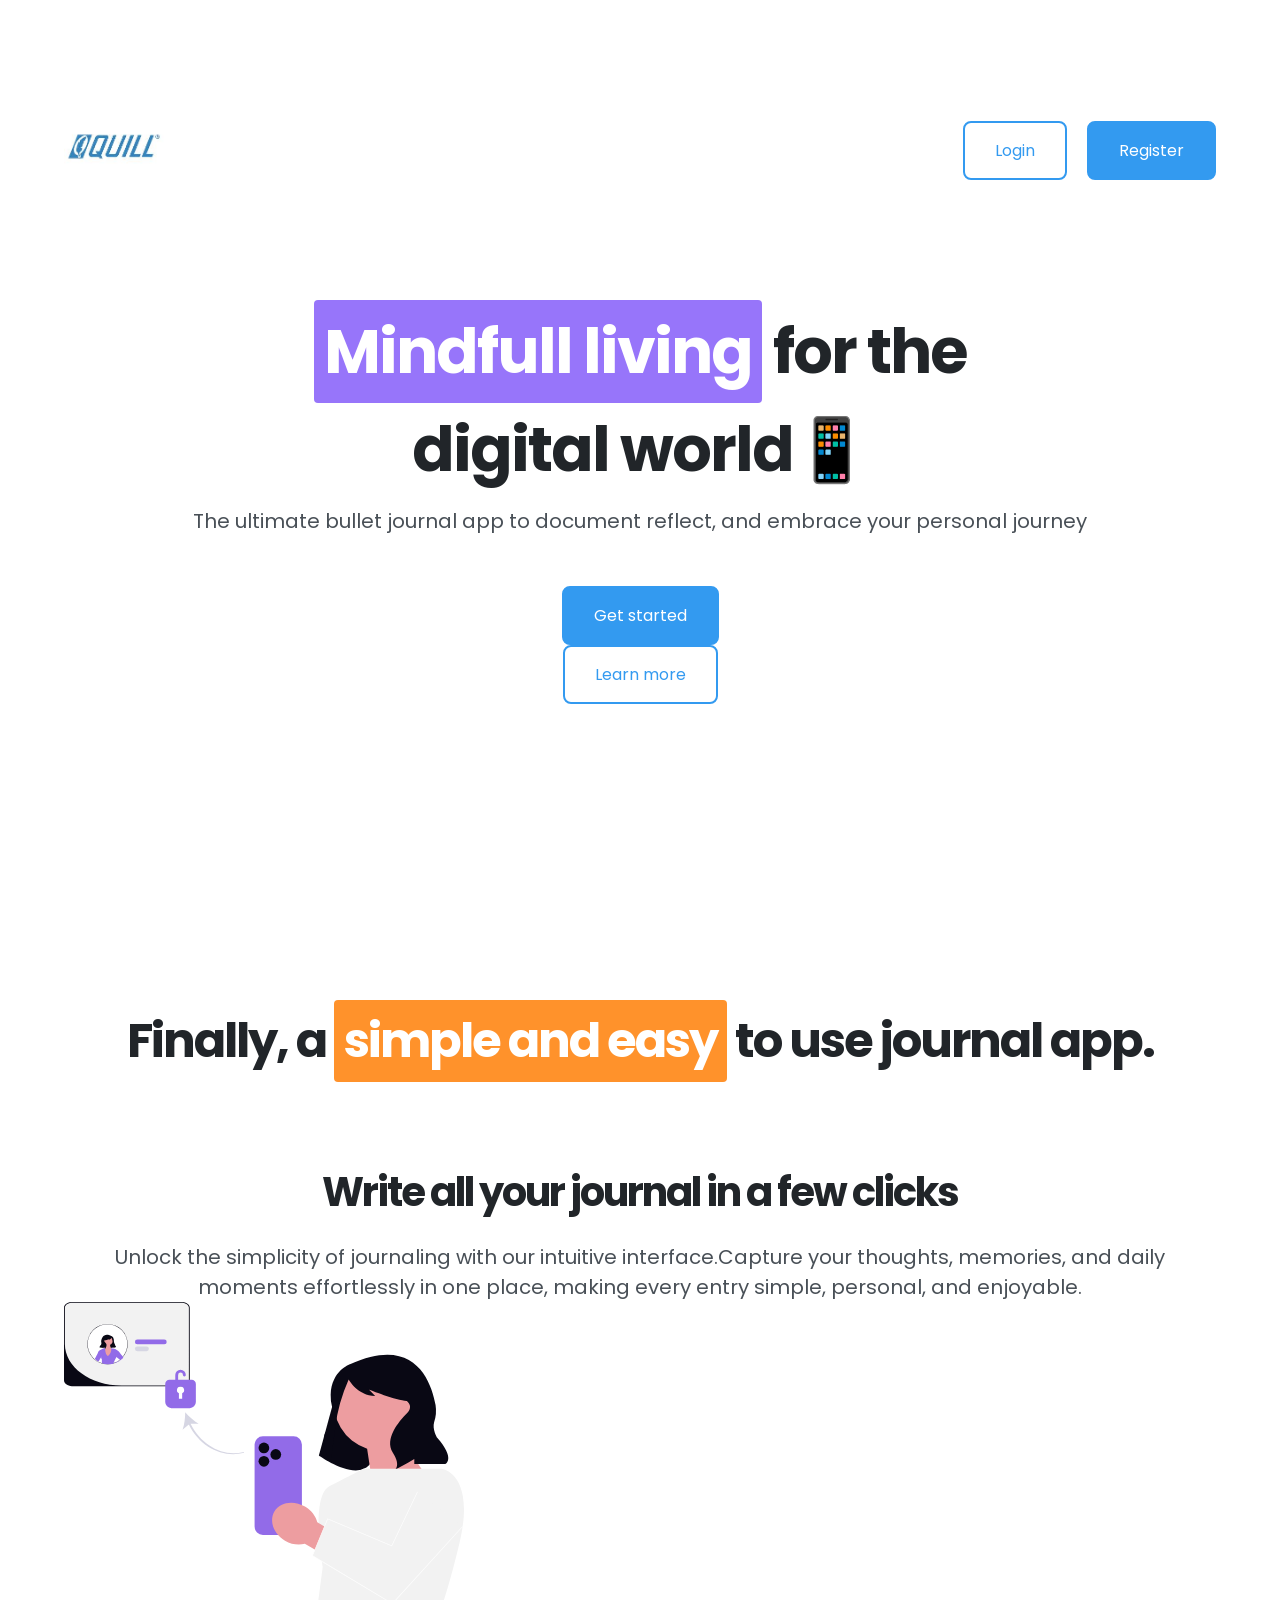
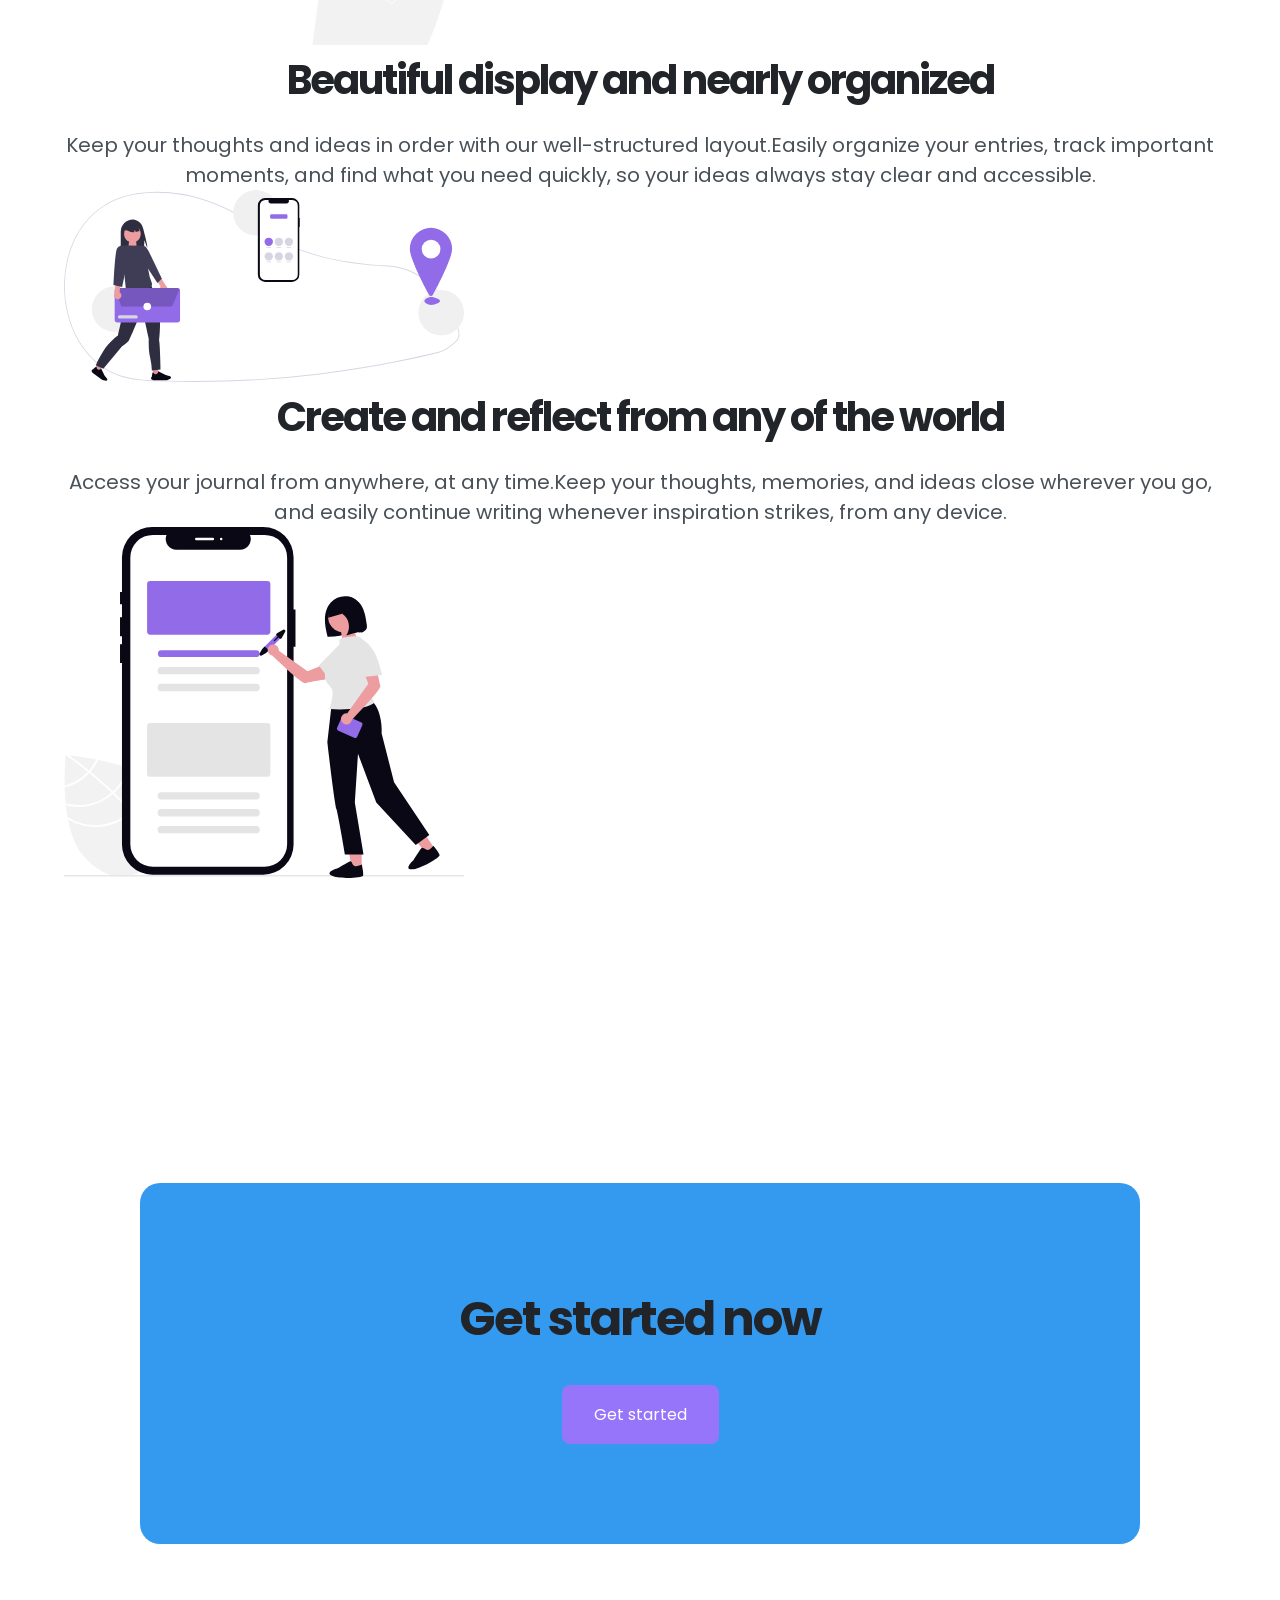
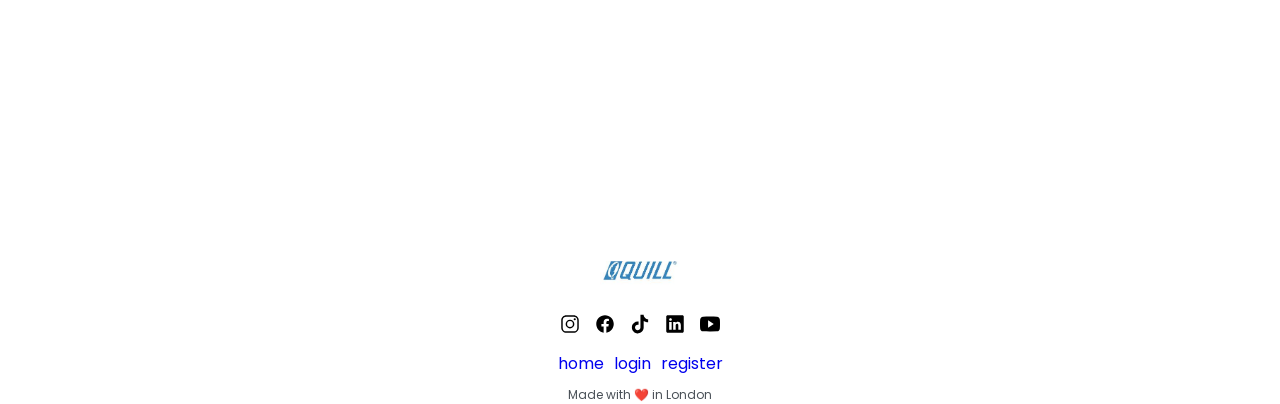
==== commit 728ee368: "CSS-Flexbox" ====
--- a/index.html
+++ b/index.html
@@ -14,7 +14,7 @@
            <!-- Navigation -->
            <nav class="navbar">
                <a href="index.html"><img class="logo-md" src="images/quill-logo.jpg" alt="quill logo" width="100px"> </a>
-               <ul>
+               <ul class="nav-btn-container">
                   <li><a class="btn btn-primary-outline"  href="login.html">Login</a></li>
                   <li><a class="btn btn-primary" href="register.html">Register</a></li>
                </ul>
@@ -82,14 +82,14 @@
 
         <a href="index.html"><img class="logo-sm" src="images/quill-logo.jpg" alt="quill logo" width="100px"> </a>
     
-        <ul>
+        <ul class="social-icons-container">
            <li><a href="https://instagram.com" target="_blank"><img class="social-icons" src="images/logo-instagram.svg" alt="Instagram"></a></li>
            <li><a href="https://facebook.com" target="_blank"><img class="social-icons" src="images/logo-facebook.svg" alt="Facebook"></a></li>
            <li><a href="https://tiktok.com" target="_blank"><img class="social-icons" src="images/logo-tiktok.svg" alt="TikTok"></a></li>
            <li><a href="https://linkedin.com" target="_blank"><img class="social-icons" src="images/logo-linkedin.svg" alt="LinkedIn"></a></li>
            <li><a href="https://youtube.com" target="_blank"><img class="social-icons" src="images/logo-youtube.svg" alt="YouTube"></a></li>
         </ul>
-        <ul>
+        <ul class="footer-links-container">
            <li><a href="index.html">home</a></li>
            <li><a href="login.html">login</a></li>
            <li><a href="register.html">register</a></li>
--- a/app.css
+++ b/app.css
@@ -249,20 +249,19 @@
 
 /*------------------SECTIONS------------------*/
 
-/*--------HEADER--------*/
-/*
-.header {
-    height: 100vh;
-    min-height: 800px;
-} */ 
 
 /*--------NAVBER--------*/
 
 .navbar {
     height: var(--nav-height);
-  
-
-}
+    display: flex;
+    justify-content: space-between ;
+    align-items: center;
+  }
+  .nav-btn-container {
+    display: flex;
+    gap: 2rem;
+  }
 
 /*--------HERO SECTION--------*/
 
@@ -325,7 +324,19 @@
 /*--------FOOTER SECTION--------*/
 
 .footer{
-    text-align: center;
+   
+    display: flex;
+    flex-direction: column;
+    align-items: center;
+    gap: 1rem;
+}
+.social-icons-container {
+    display:flex;
+    gap: 1.5rem;
+}
+.footer-links-container {
+    display: flex;
+    gap: 1rem;
 }
 .social-icons {
     width: 20px;
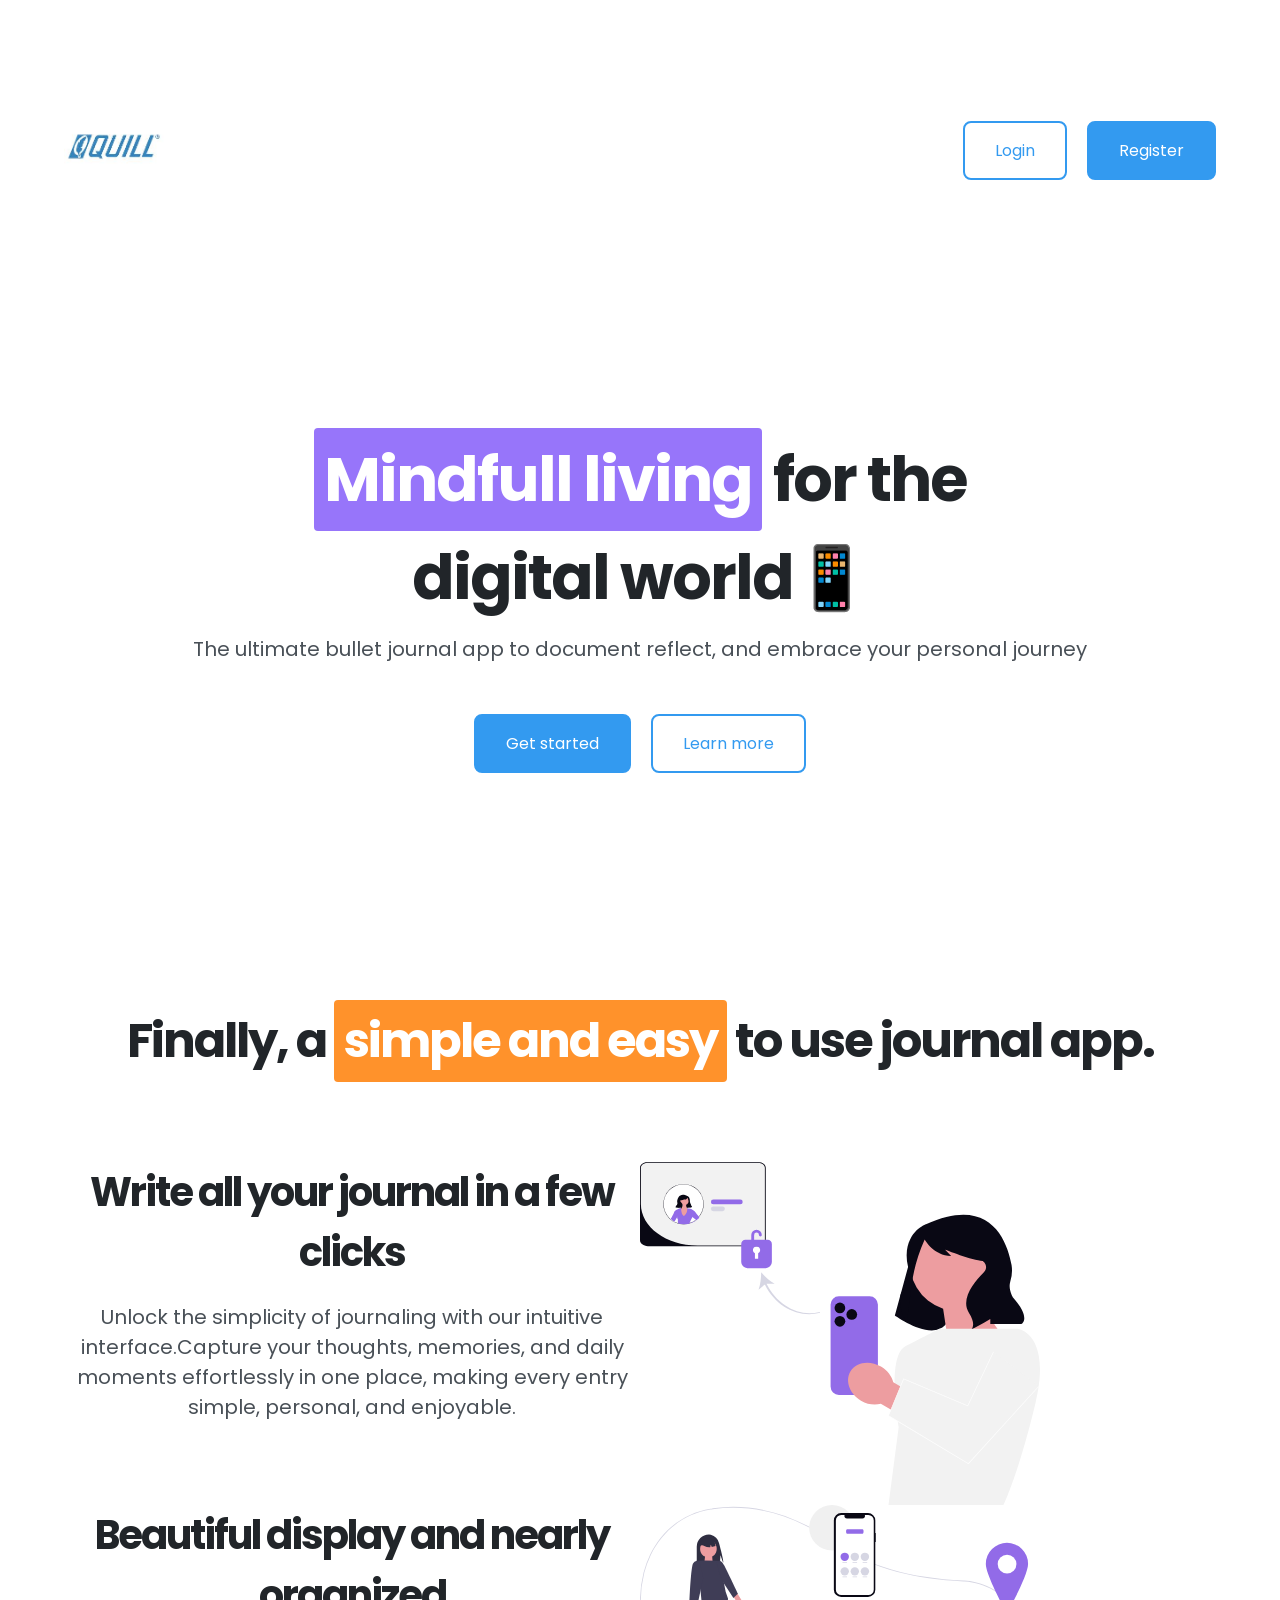
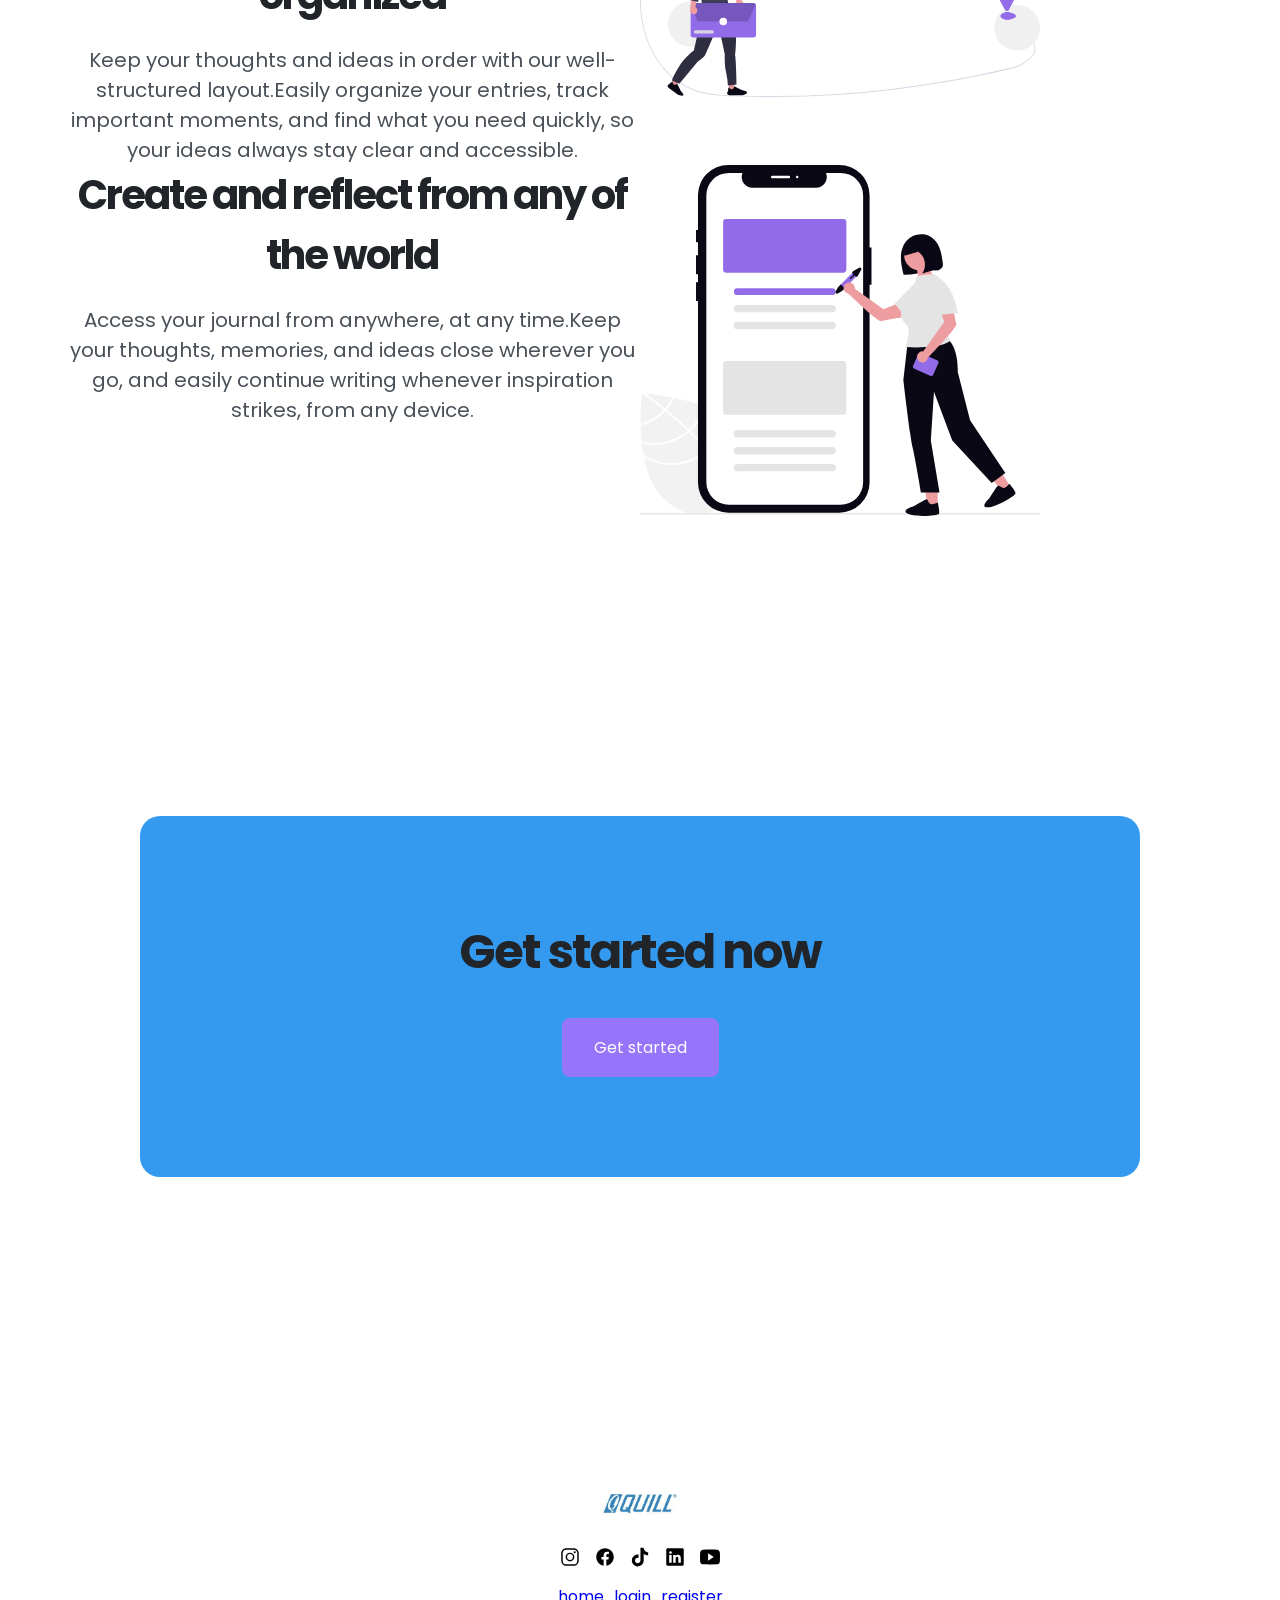
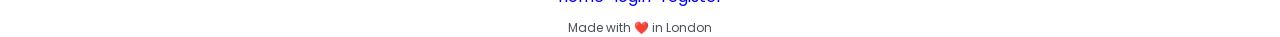
==== commit a832522b: "CSS-Grid work" ====
--- a/index.html
+++ b/index.html
@@ -26,7 +26,7 @@
 
                <h1 class="hero-heading"><span class="highlight highlight-secondary">Mindfull living</span> for the <br> digital world📱 </h1>
                <p class="hero-paragraph">The ultimate bullet journal app to document reflect, and embrace your personal journey</p>
-               <ul>
+               <ul class="hero-btn-container">
                   <li><a class="btn btn-primary" href="register.html">Get started</a></li>
                   <li><a class="btn btn-primary-outline" href="#features">Learn more</a></li>
                </ul>
@@ -39,27 +39,25 @@
 
       <section class="features-section">
               <h2 class="features-main-heading">Finally, a <span class="highlight highlight-tertiary">simple and easy</span> to use journal app.</h2>
-          <div>
-              <h3 class="features-heading">Write all your journal in a few clicks</h3>
-              <p>Unlock the <span class="pop-text">simplicity</span> of journaling with our intuitive interface.Capture your thoughts, memories, and daily moments effortlessly in one place, making every entry simple, personal, and enjoyable.</p>
+              <div class="features-grid-container">
+                <div>
+                  <h3 class="features-heading">Write all your journal in a few clicks</h3>
+                  <p>Unlock the <span class="pop-text">simplicity</span> of journaling with our intuitive interface.Capture your thoughts, memories, and daily moments effortlessly in one place, making every entry simple, personal, and enjoyable.</p>
+
+              </div>
               <img class="feature-img" src="images/feature.svg" alt="feature image" >
+              <div>
+                   <h3 class="features-heading">Beautiful display and nearly organized</h3>
+                   <p>Keep your thoughts and ideas in order with our well-structured layout.Easily organize your entries, track important moments, and find what you need quickly, so your ideas always stay clear and accessible.</p>
+                </div>
+                <img class="feature-img" src="images/feature-01.svg" alt="feature image" >
+               <div>
+                   <h3 class="features-heading">Create and reflect from any of the world</h3>
+                   <p>Access your journal from anywhere, at any time.Keep your thoughts, memories, and ideas close wherever you go, and easily continue writing whenever inspiration strikes, from any device.</p>
+               </div>
+                <img class="feature-img" src="images/feature-02.svg" alt="feature image">
 
-          </div>
-
-        
-          <div>
-              <h3 class="features-heading">Beautiful display and nearly organized</h3>
-              <p>Keep your thoughts and ideas in order with our well-structured layout.Easily organize your entries, track important moments, and find what you need quickly, so your ideas always stay clear and accessible.</p>
-              <img class="feature-img" src="images/feature-01.svg" alt="feature image" >
-          </div>
-          <div>
-              <h3 class="features-heading">Create and reflect from any of the world</h3>
-              <p>Access your journal from anywhere, at any time.Keep your thoughts, memories, and ideas close wherever you go, and easily continue writing whenever inspiration strikes, from any device.</p>
-              <img class="feature-img" src="images/feature-02.svg" alt="feature image">
-          </div>
-    
-        
-
+              </div>
       </section>
     
     <!--cta section-->
@@ -73,10 +71,6 @@
       </section>
     </main>
 
-    
-
-    
-    
     <!--footer-->
     <footer class="footer">
 
--- a/app.css
+++ b/app.css
@@ -100,10 +100,7 @@
     /*MISCELLANEOUS */
 
     --nav-height: 300px; /* Update the value in the felxbox topic */
-
-}
-
-
+}
 
 * {
     box-sizing: border-box;
@@ -267,18 +264,28 @@
 
 .hero-section {
     height: calc(100vh - var(--nav-height));
-    text-align: center;
+    
     margin-bottom: 10rem;
     min-height: 400px;
+    display: flex;
+    flex-direction: column;
+    justify-content: center;
+    align-items: center;
+    
 }
 
 .hero-heading {
     margin-bottom: 1rem;
+    text-align: center;
 }
 
 .hero-paragraph {
     margin-bottom: 5rem;
 }
+.hero-btn-container {
+    display: flex;
+    gap: 2rem;
+}
 
 /*--------FEATURE SECTION--------*/
 
@@ -289,6 +296,11 @@
 .features-main-heading {
     text-align: center;
     margin-bottom: 8rem;
+}
+
+.features-grid-container {
+    display: grid;
+    grid-template-columns: 1fr 1fr;
 }
 
 .features-heading {
@@ -305,15 +317,18 @@
 
 .cta-section {
     margin-bottom: 30rem;
+    display: flex;
+    justify-content: center;
 }
 
 .cta-card {
     text-align: center;
     background-color: var(--primary-base);
     max-width: 1000px;
+    width: 100%;
     padding: 10rem 20rem;
     border-radius: 20px;
-    margin: 0 auto;
+    
 }
 
 .cta-heading {
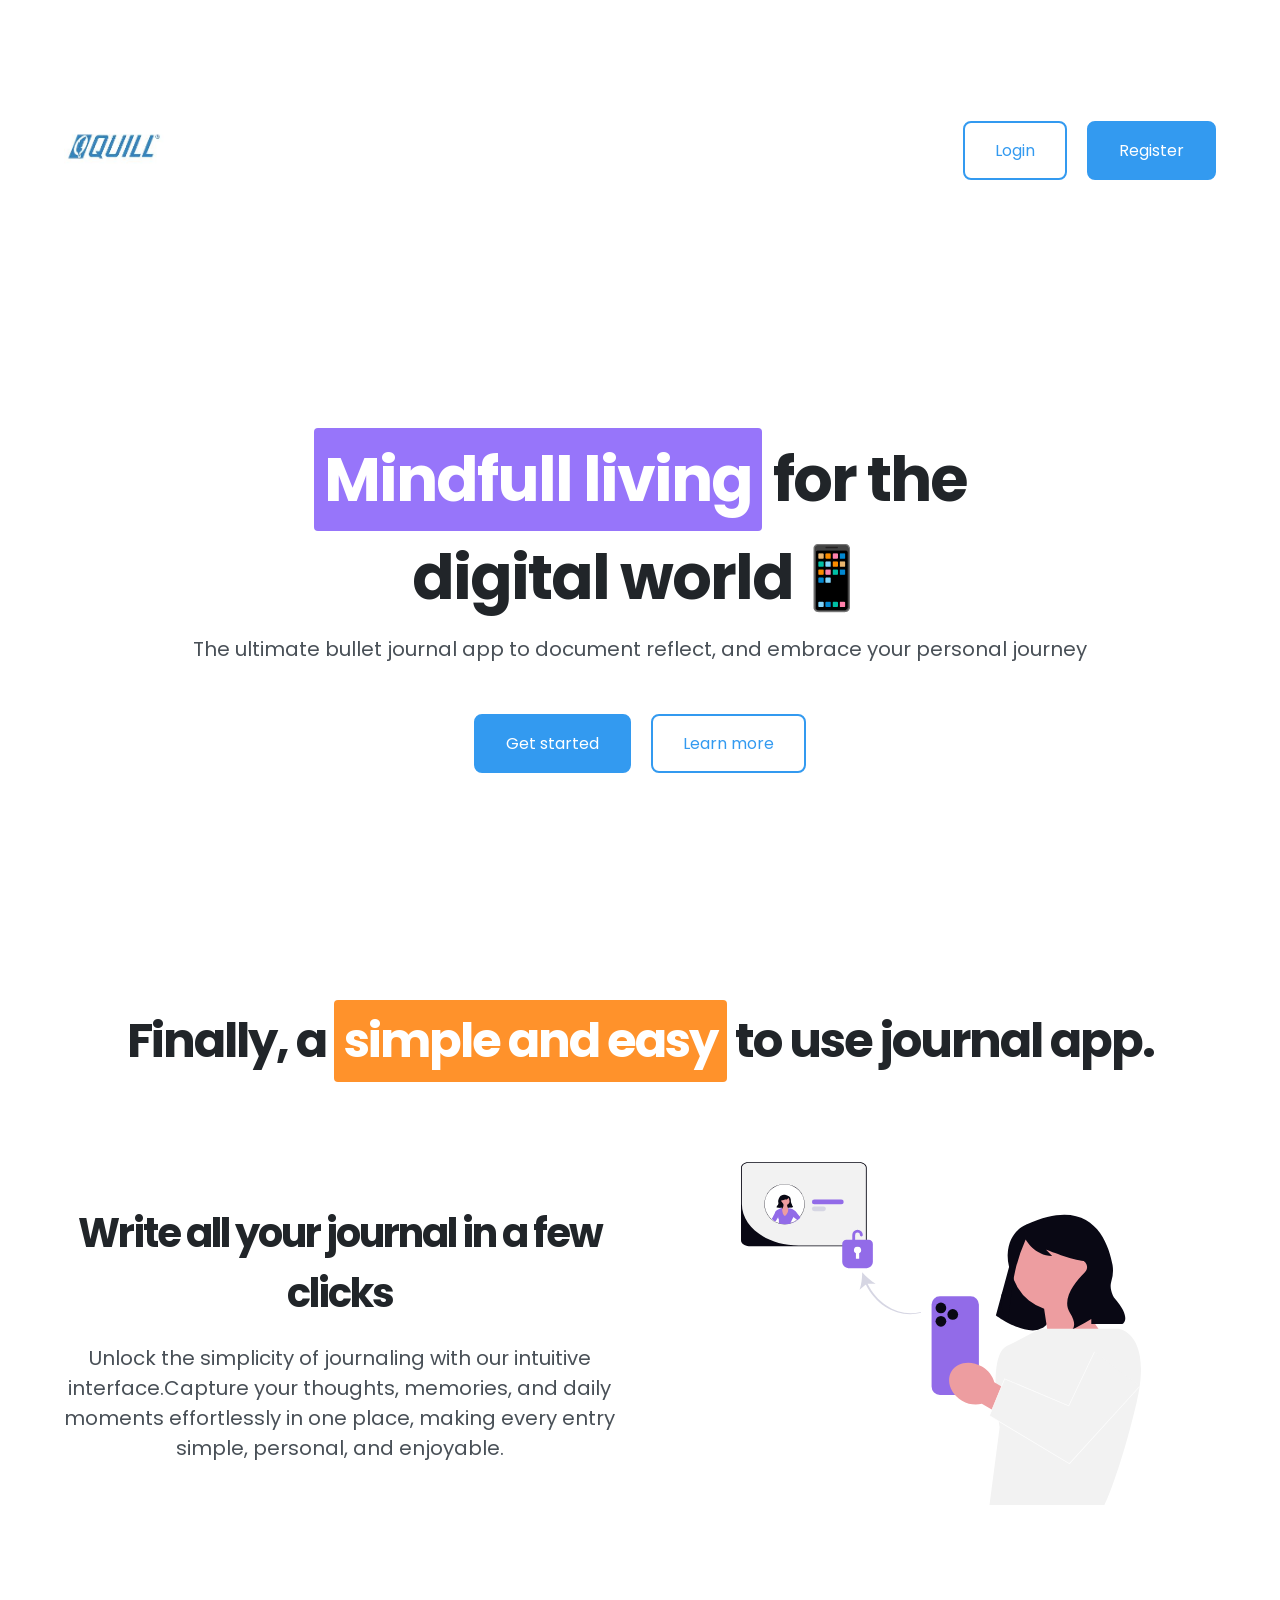
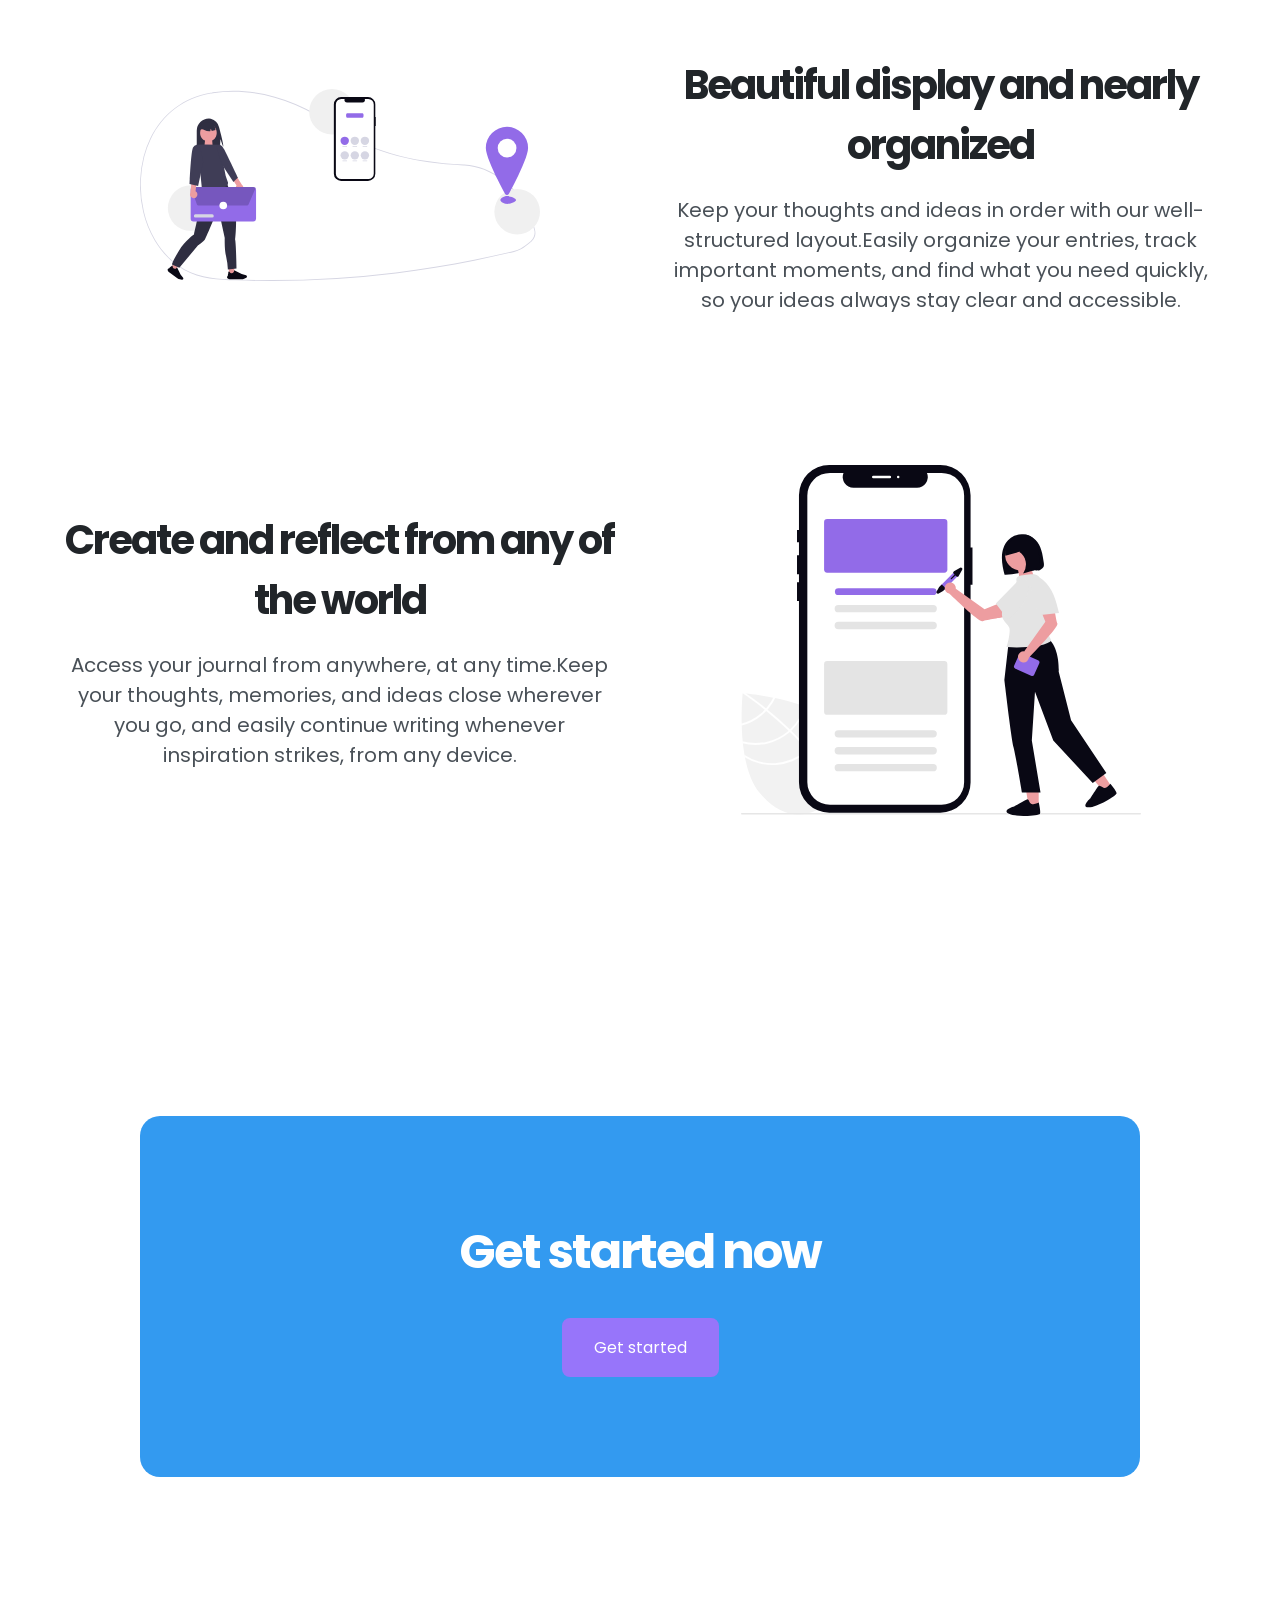
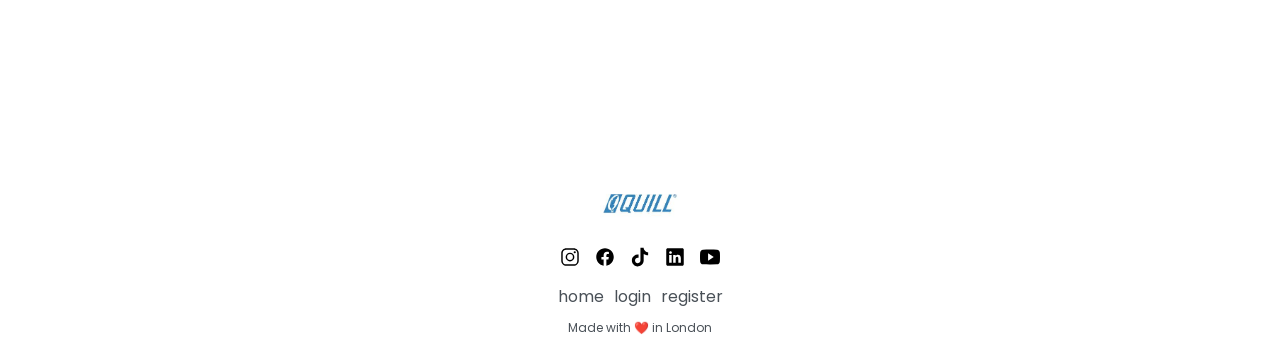
==== commit dc13928c: "CSS Grid work" ====
--- a/index.html
+++ b/index.html
@@ -50,7 +50,7 @@
                    <h3 class="features-heading">Beautiful display and nearly organized</h3>
                    <p>Keep your thoughts and ideas in order with our well-structured layout.Easily organize your entries, track important moments, and find what you need quickly, so your ideas always stay clear and accessible.</p>
                 </div>
-                <img class="feature-img" src="images/feature-01.svg" alt="feature image" >
+                <img class="feature-img feature-img-swap-order" src="images/feature-01.svg" alt="feature image" >
                <div>
                    <h3 class="features-heading">Create and reflect from any of the world</h3>
                    <p>Access your journal from anywhere, at any time.Keep your thoughts, memories, and ideas close wherever you go, and easily continue writing whenever inspiration strikes, from any device.</p>
@@ -88,7 +88,7 @@
            <li><a href="login.html">login</a></li>
            <li><a href="register.html">register</a></li>
         </ul>
-        <p class="small-text">Made with ❤️ in London</p>
+        <p class="small-text">Made with <span class="heart-icon">❤️</span> in London</p>
 
     </footer>
   </div>  
--- a/app.css
+++ b/app.css
@@ -161,7 +161,12 @@
     text-decoration: none;
     font-size: var(--text-base);
     display: inline-block;
-}  
+} 
+
+a:link, a:visited, a:hover, a:active {
+    color: var(--grey-base);
+}
+
 ul {
     list-style: none;
 }
@@ -301,6 +306,14 @@
 .features-grid-container {
     display: grid;
     grid-template-columns: 1fr 1fr;
+    row-gap: 15rem;
+    column-gap: 5rem;
+    justify-items: center;
+    align-items: center;
+}
+.feature-img-swap-order {
+    grid-row: 2 / 3;
+    grid-column: 1 /2;
 }
 
 .features-heading {
@@ -333,6 +346,7 @@
 
 .cta-heading {
     margin-bottom: 3rem;
+    color: var(--white);
 }
 
 
@@ -356,3 +370,7 @@
 .social-icons {
     width: 20px;
 }
+
+.heart-icon {
+    color: var(--secondary-base);
+}
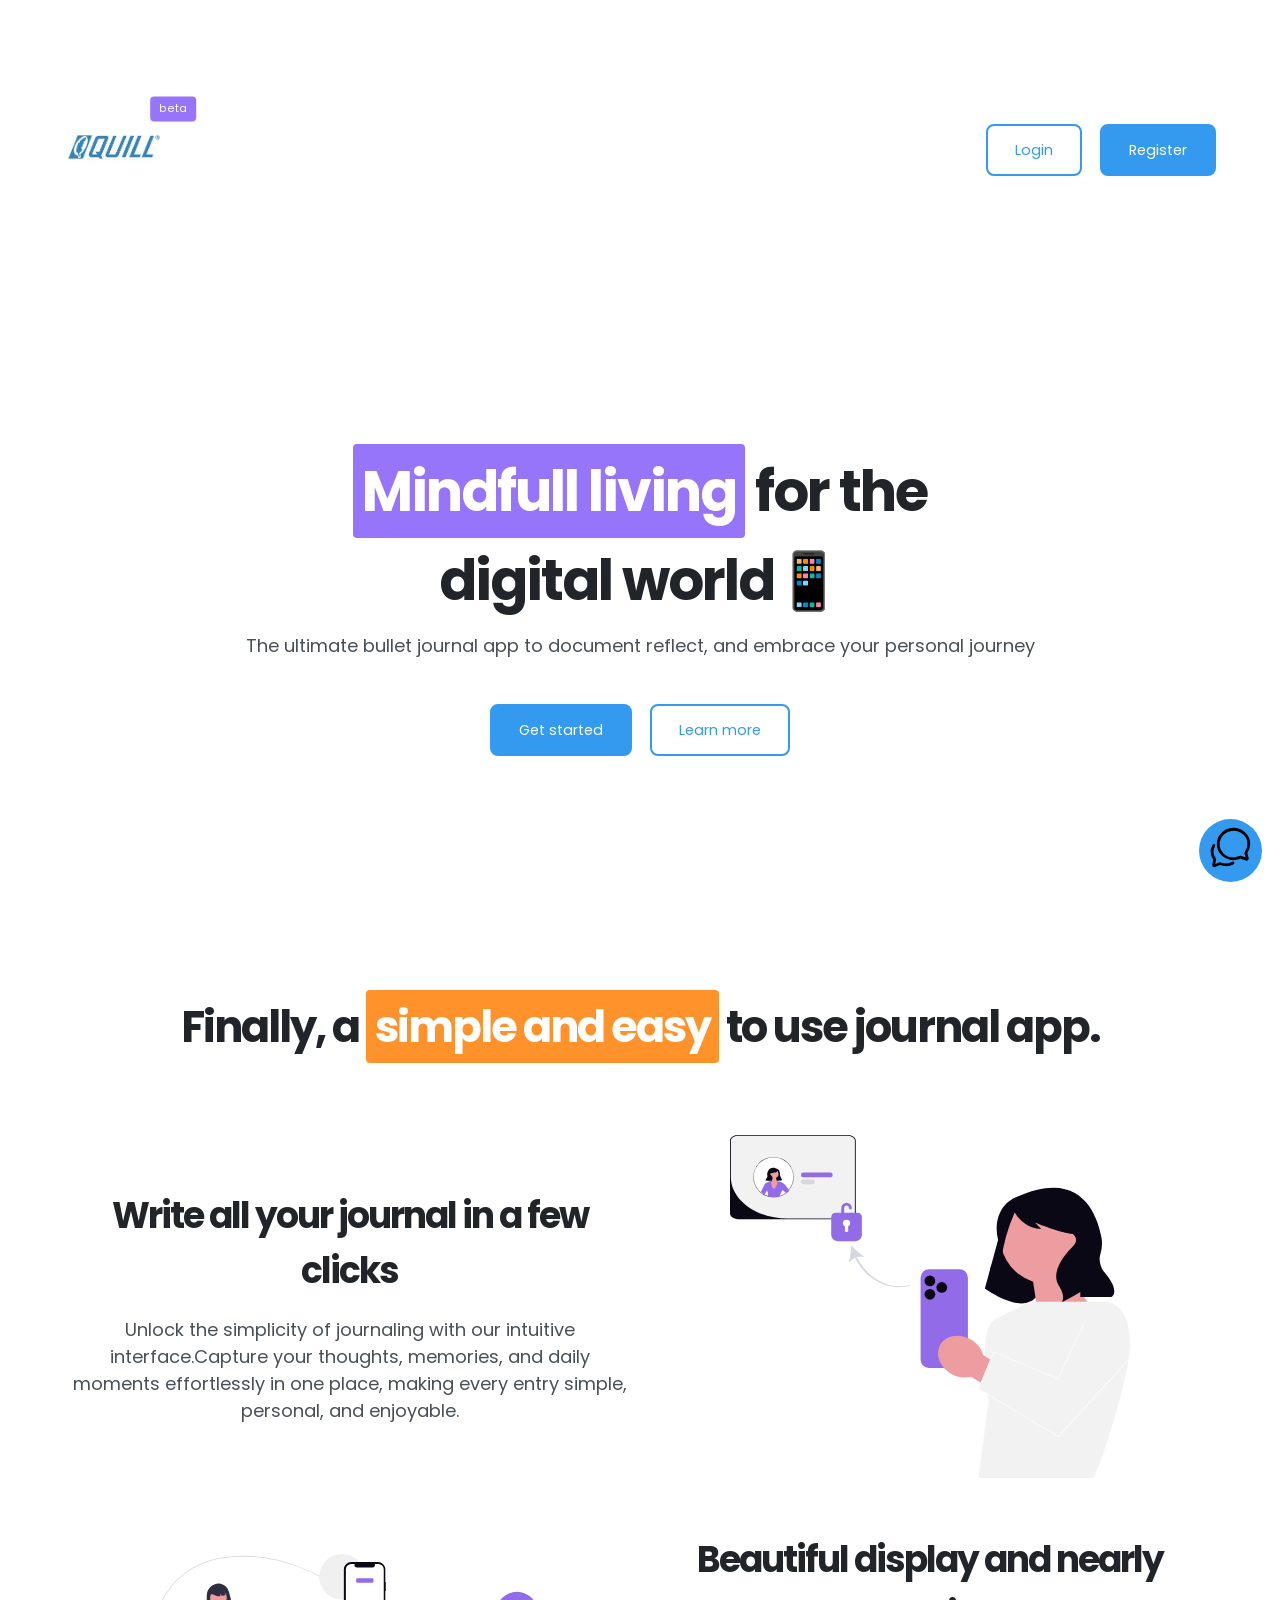
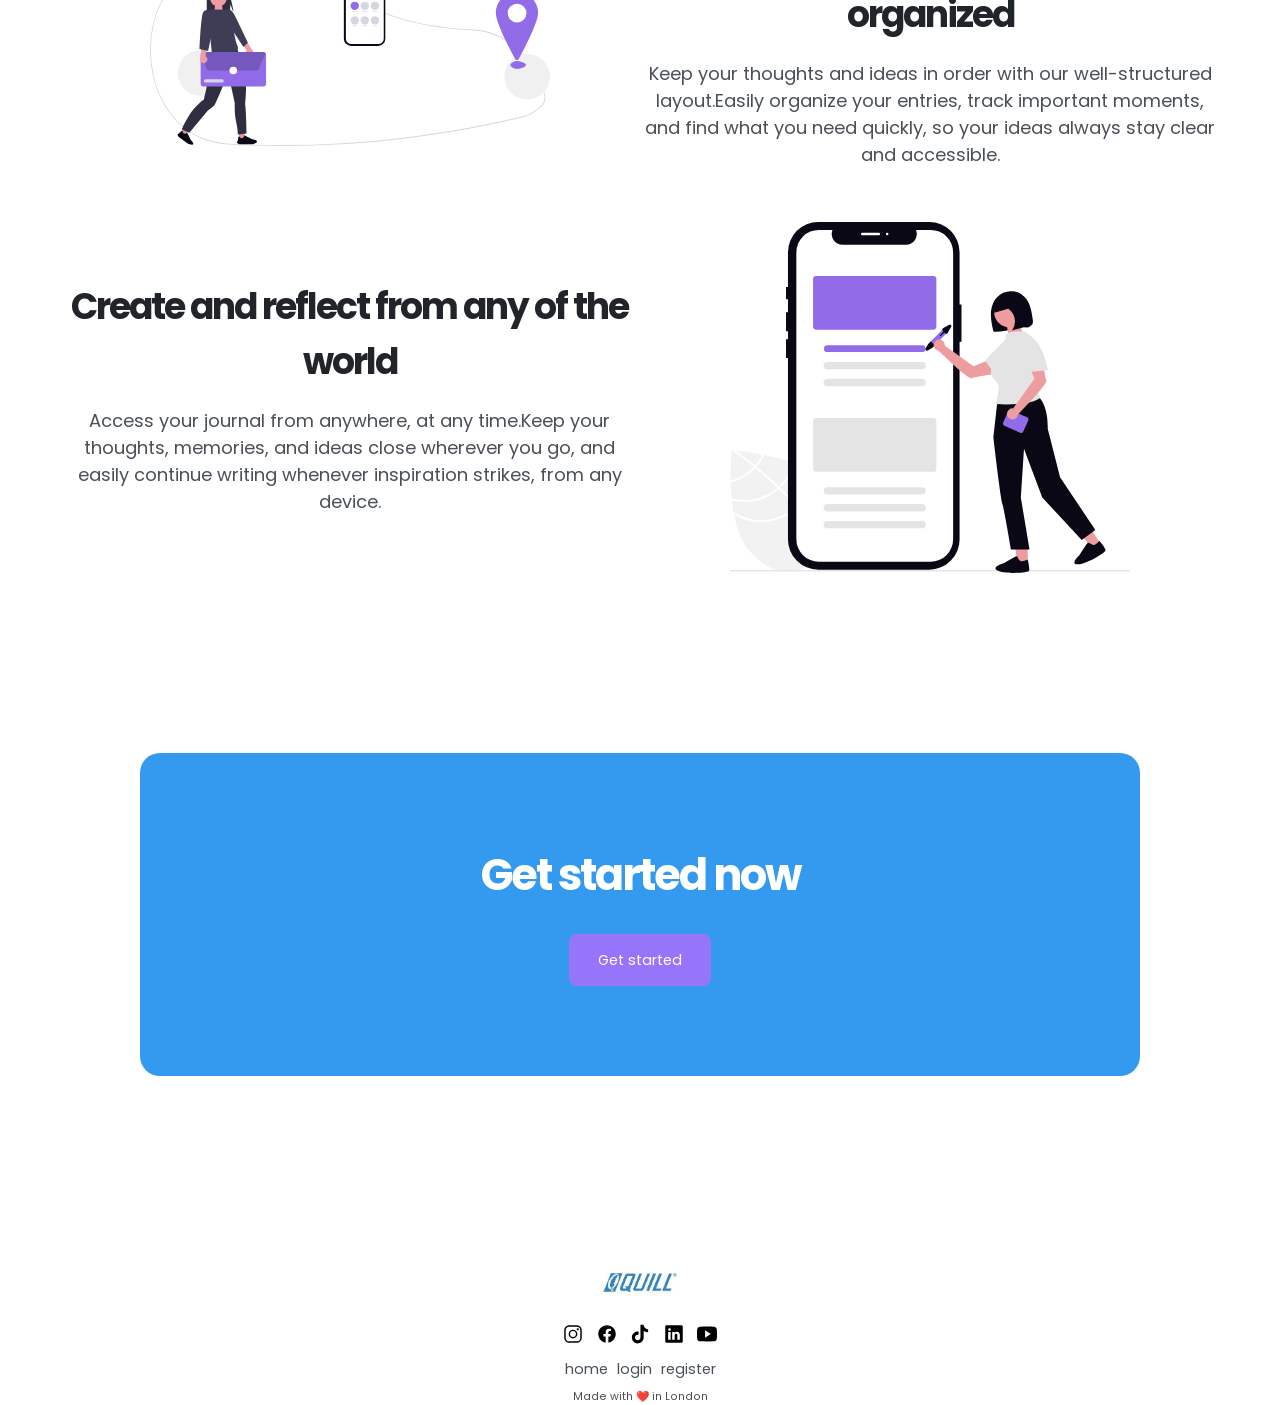
==== commit 3a49e017: "Here i applied some advanced CSS rules" ====
--- a/index.html
+++ b/index.html
@@ -5,7 +5,8 @@
     <meta name="viewport" content="width=device-width, initial-scale=1.0">
     <link rel="preconnect" href="https://fonts.gstatic.com" crossorigin>
     <link href="https://fonts.googleapis.com/css2?family=Poppins:ital,wght@0,100;0,200;0,300;0,400;0,500;0,600;0,700;0,800;0,900;1,100;1,200;1,300;1,400;1,500;1,600;1,700;1,800;1,900&display=swap" rel="stylesheet">
-    <link rel="stylesheet" href="app.css"> 
+    <link rel="stylesheet" href="app.css">
+    <link rel="stylesheet" href="queries.css"> 
     <title>Quill</title>
 </head>
 <body>
@@ -13,7 +14,7 @@
        <header>
            <!-- Navigation -->
            <nav class="navbar">
-               <a href="index.html"><img class="logo-md" src="images/quill-logo.jpg" alt="quill logo" width="100px"> </a>
+               <a class="beta" href="index.html"><img class="logo-md" src="images/quill-logo.jpg" alt="quill logo" width="100px"> </a>
                <ul class="nav-btn-container">
                   <li><a class="btn btn-primary-outline"  href="login.html">Login</a></li>
                   <li><a class="btn btn-primary" href="register.html">Register</a></li>
@@ -92,5 +93,9 @@
 
     </footer>
   </div>  
+  <div class="chats-container">
+     <a href="index.html"><img class="chats-icon" src="images/chats.svg" alt="chats icon"></a>
+  </div>
+  
 </body>
 </html>
--- a/app.css
+++ b/app.css
@@ -111,6 +111,7 @@
 
 html {
     font-size: 62.5%;
+    /* 10px / 16px = 62.5% */
 }
 
 body {
@@ -118,6 +119,7 @@
     font-weight: var(--font-weight-normal);
     line-height: var(--font-height-normal);
     color: var(--grey-base);
+
 }
 
 .container {
@@ -198,6 +200,7 @@
     color: var(--white);
     background-color: var(--primary-shade);
     border: 2px solid var(--primary-shade);
+    transform: scale(1.05, 1.05);
 }
 
 .btn-primary-outline:link, .btn-primary-outline:visited {
@@ -210,6 +213,7 @@
     color: var(--primary-shade);
     background-color: var(--white);
     border: 2px solid var(--primary-shade);
+    transform: scale(1.05, 1.05);
 }
 
 .btn-secondary:link, .btn-primary:visited {
@@ -222,6 +226,7 @@
     color: var(--white);
     background-color: var(--secondary-shade);
     border: 2px solid var(--secondary-shade);
+    transform: scale(1.05, 1.05);
 }
 
 .highlight {
@@ -248,7 +253,41 @@
     width: 80px;
 }
 
-
+.chats-container {
+    height: 7rem;
+    width: 7rem;
+    background-color: var(--primary-base);
+    border-radius: 50%;
+    display: flex;
+    align-items: center;
+    justify-content: center;
+    position: fixed;
+    bottom: 2rem;
+    right: 2rem;
+}
+
+.chats-icon {
+    width: 5rem;
+    height: 5rem;
+}
+.beta {
+    position: relative;
+}
+.beta::after {
+    content: 'beta';
+    position: absolute;
+    top: 0;
+    right: 0;
+    font-size: 1.2rem;
+    background-color: var(--secondary-base);
+    padding: 0.5rem 1rem;
+    border-radius: 4px;
+    color: var(--white);
+    transform: translate(70%, -70%);
+
+
+
+}
 /*------------------SECTIONS------------------*/
 
 
--- a/queries.css
+++ b/queries.css
@@ -0,0 +1,58 @@
+/* LG - SMALL LAPTOPS: 1024PX - 1280 */
+
+
+@media (max-width: 80rem) {
+    /* 1266 / 16px = 79.12rem */
+    /* 80rem * 16px = 1280px */
+
+    html {
+        font-size: 56.25%;
+        /* 9px / 16px = 56.25% */
+    }
+
+    .features-grid-container {
+        column-gap: 2rem;
+    }
+
+    .cta-section {
+        margin-bottom: 20rem;
+    }
+/* LG - SMALL LAPTOPS: 1024PX - 1280PX */
+
+}
+@media (max-width: 67rem) {
+    /* 1072px / 16px = 67rem */
+    html {
+        font-size: 50%;
+        /* 8px / 16px = 50% */
+    }
+   
+/* MEDIUM - TEB: 768PX - 1024PX */   
+}
+@media (max-width: 59rem) {
+    /* 939px / 16px =58.68 rem */
+    /* 59rem * 16 px = 966 px */
+    html {
+        font-size: 43.75%;
+        /*7px / 16px = 43.75% */
+
+    }
+}
+/* MEDIUM - SMALL TAB: 768PX - 1024PX */   
+@media (max-width: 51rem) {
+    /* 804px / 16px = 50.25 */
+     /* 51rem * 16px = 816 */
+     html {
+        font-size: 37.50%;
+        /* 6px / 16px = 37.50% */
+     }
+}
+
+
+.features-section {
+    margin-bottom: 20rem;
+}
+.features-grid-container {
+    row-gap: 6rem;
+    column-gap: 1rem;
+}
